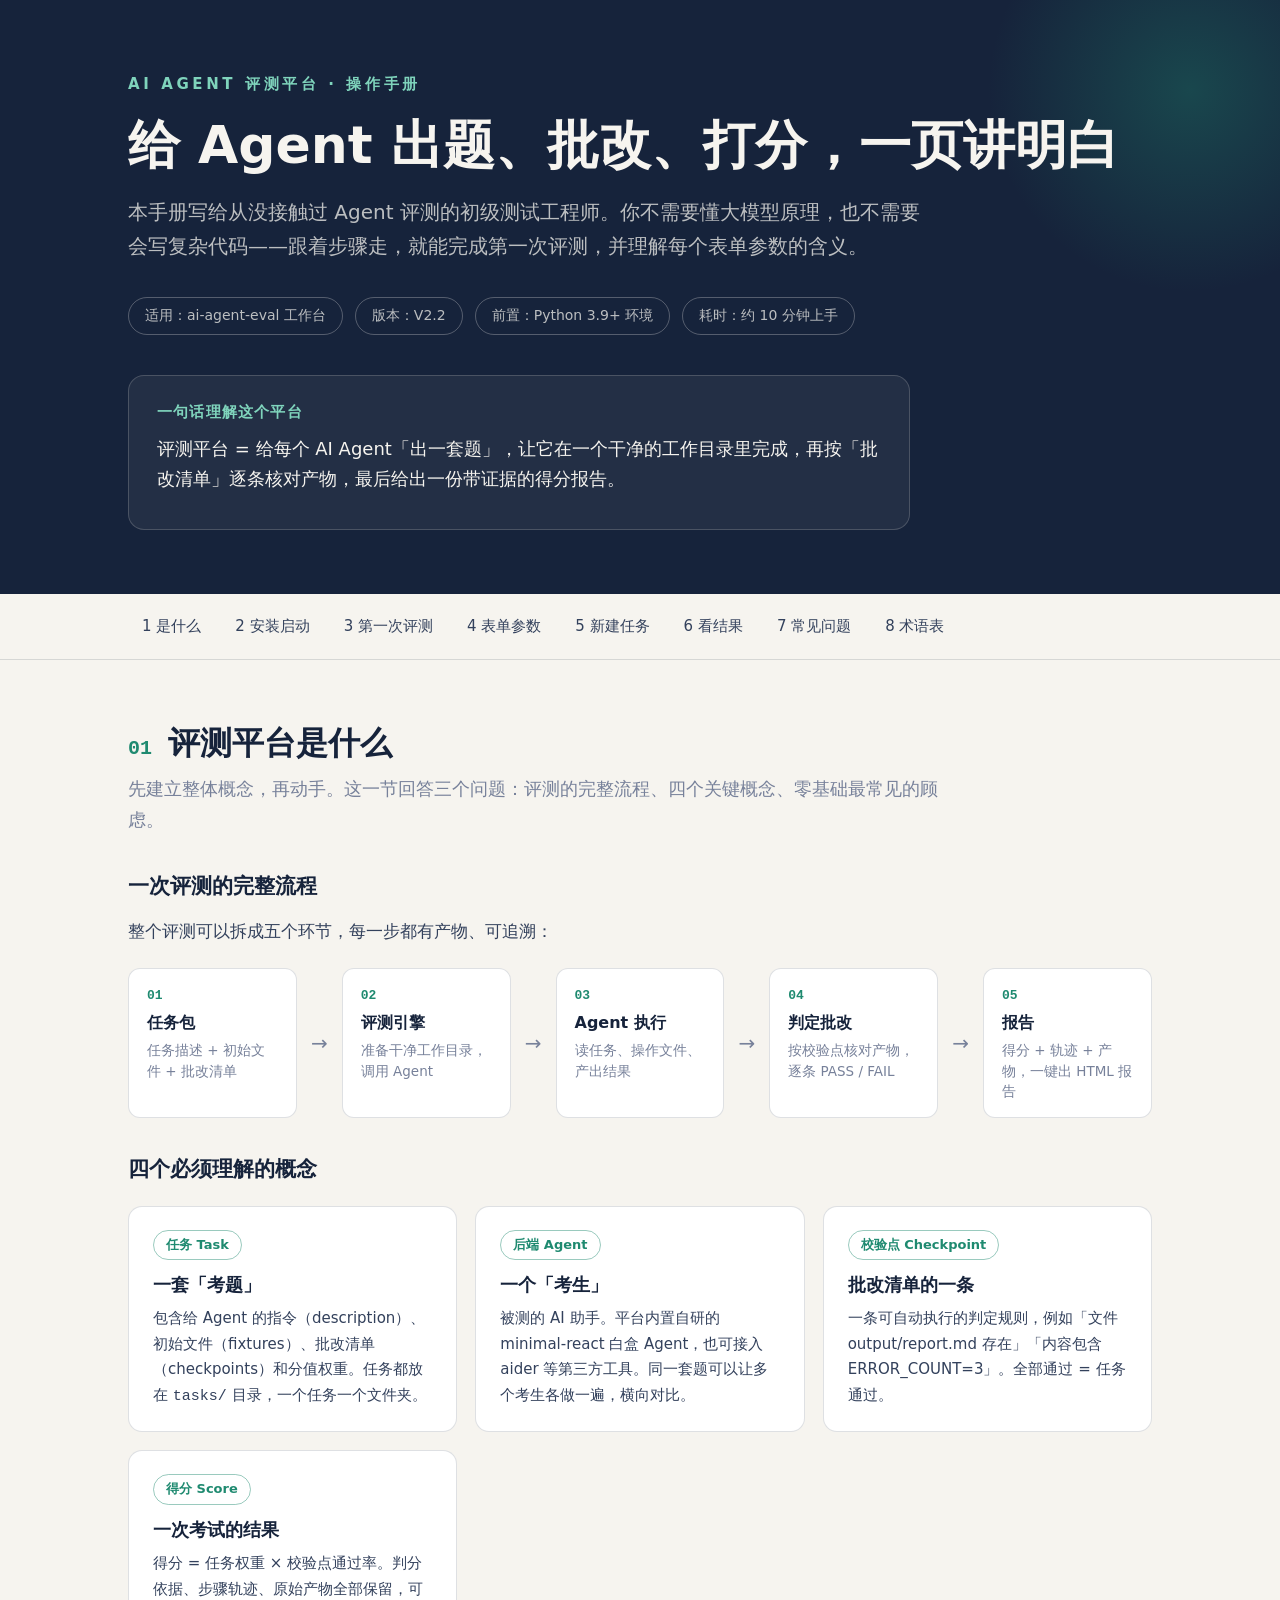
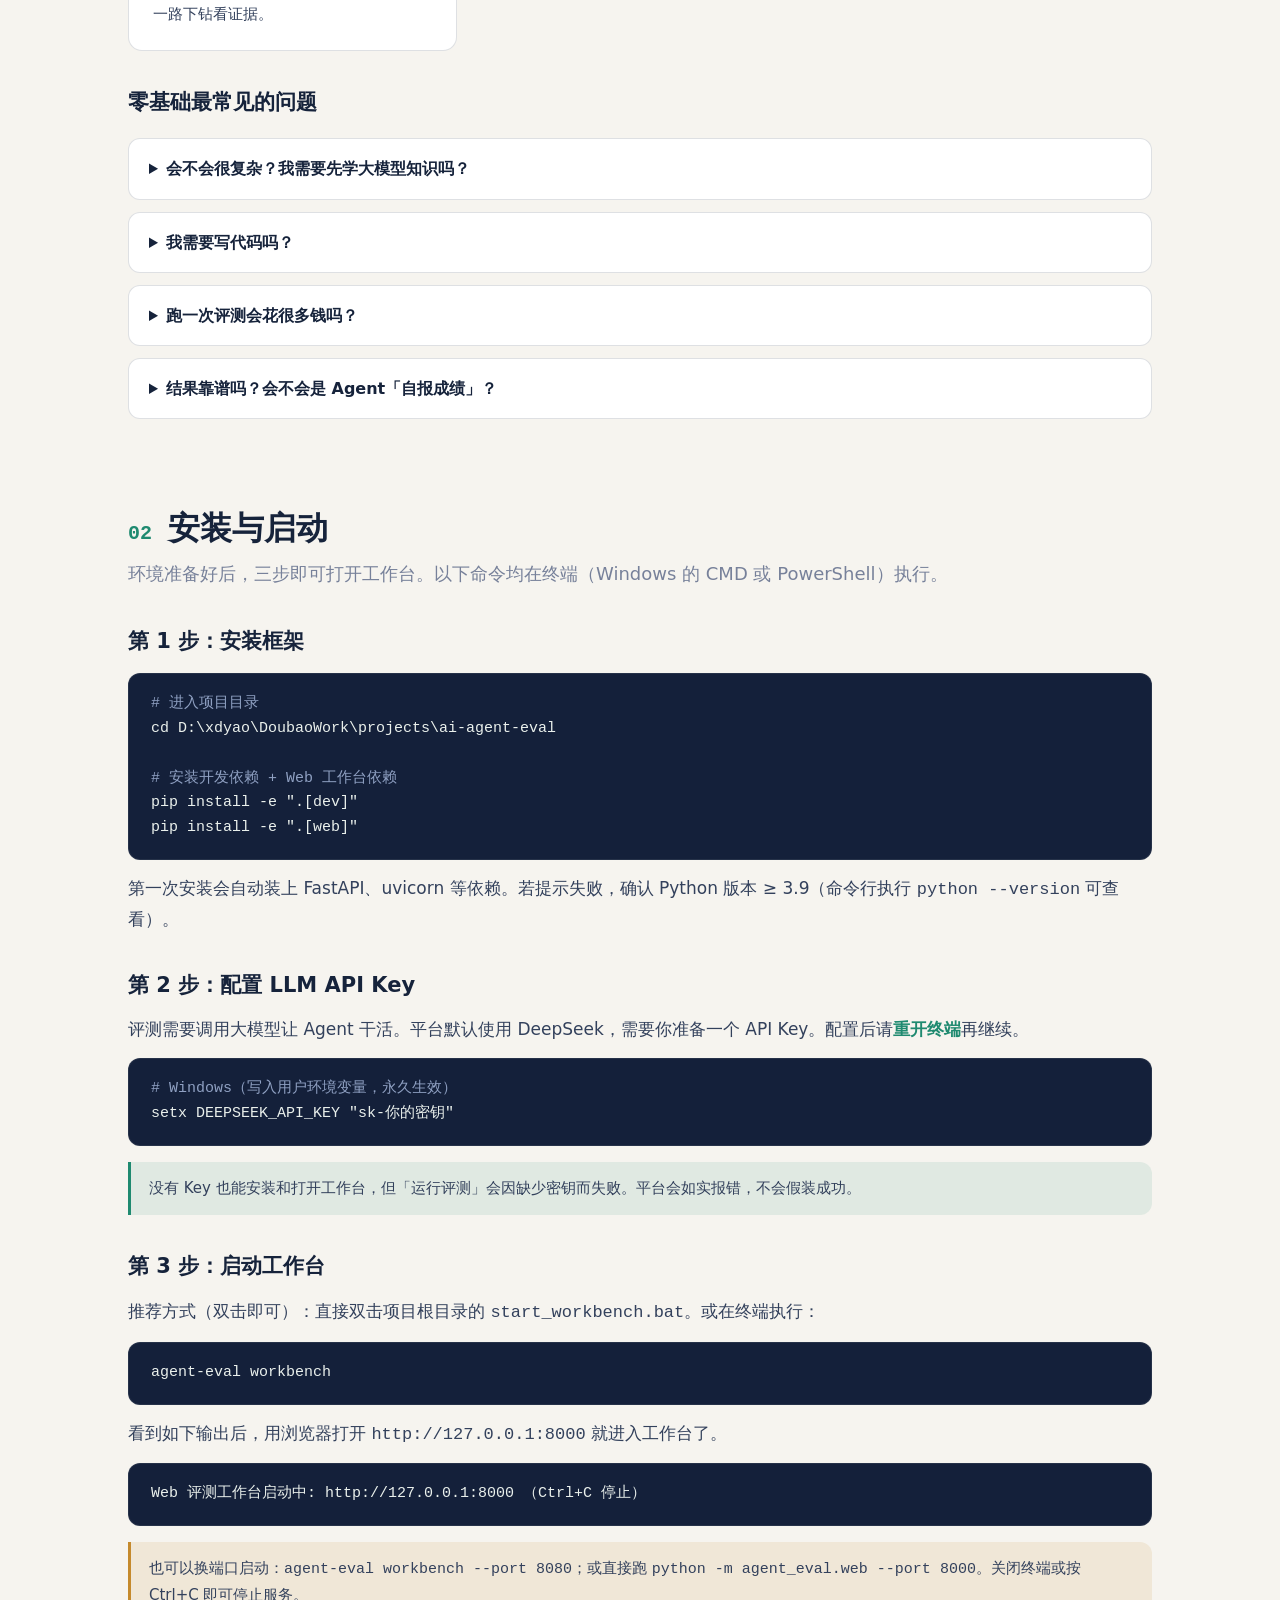
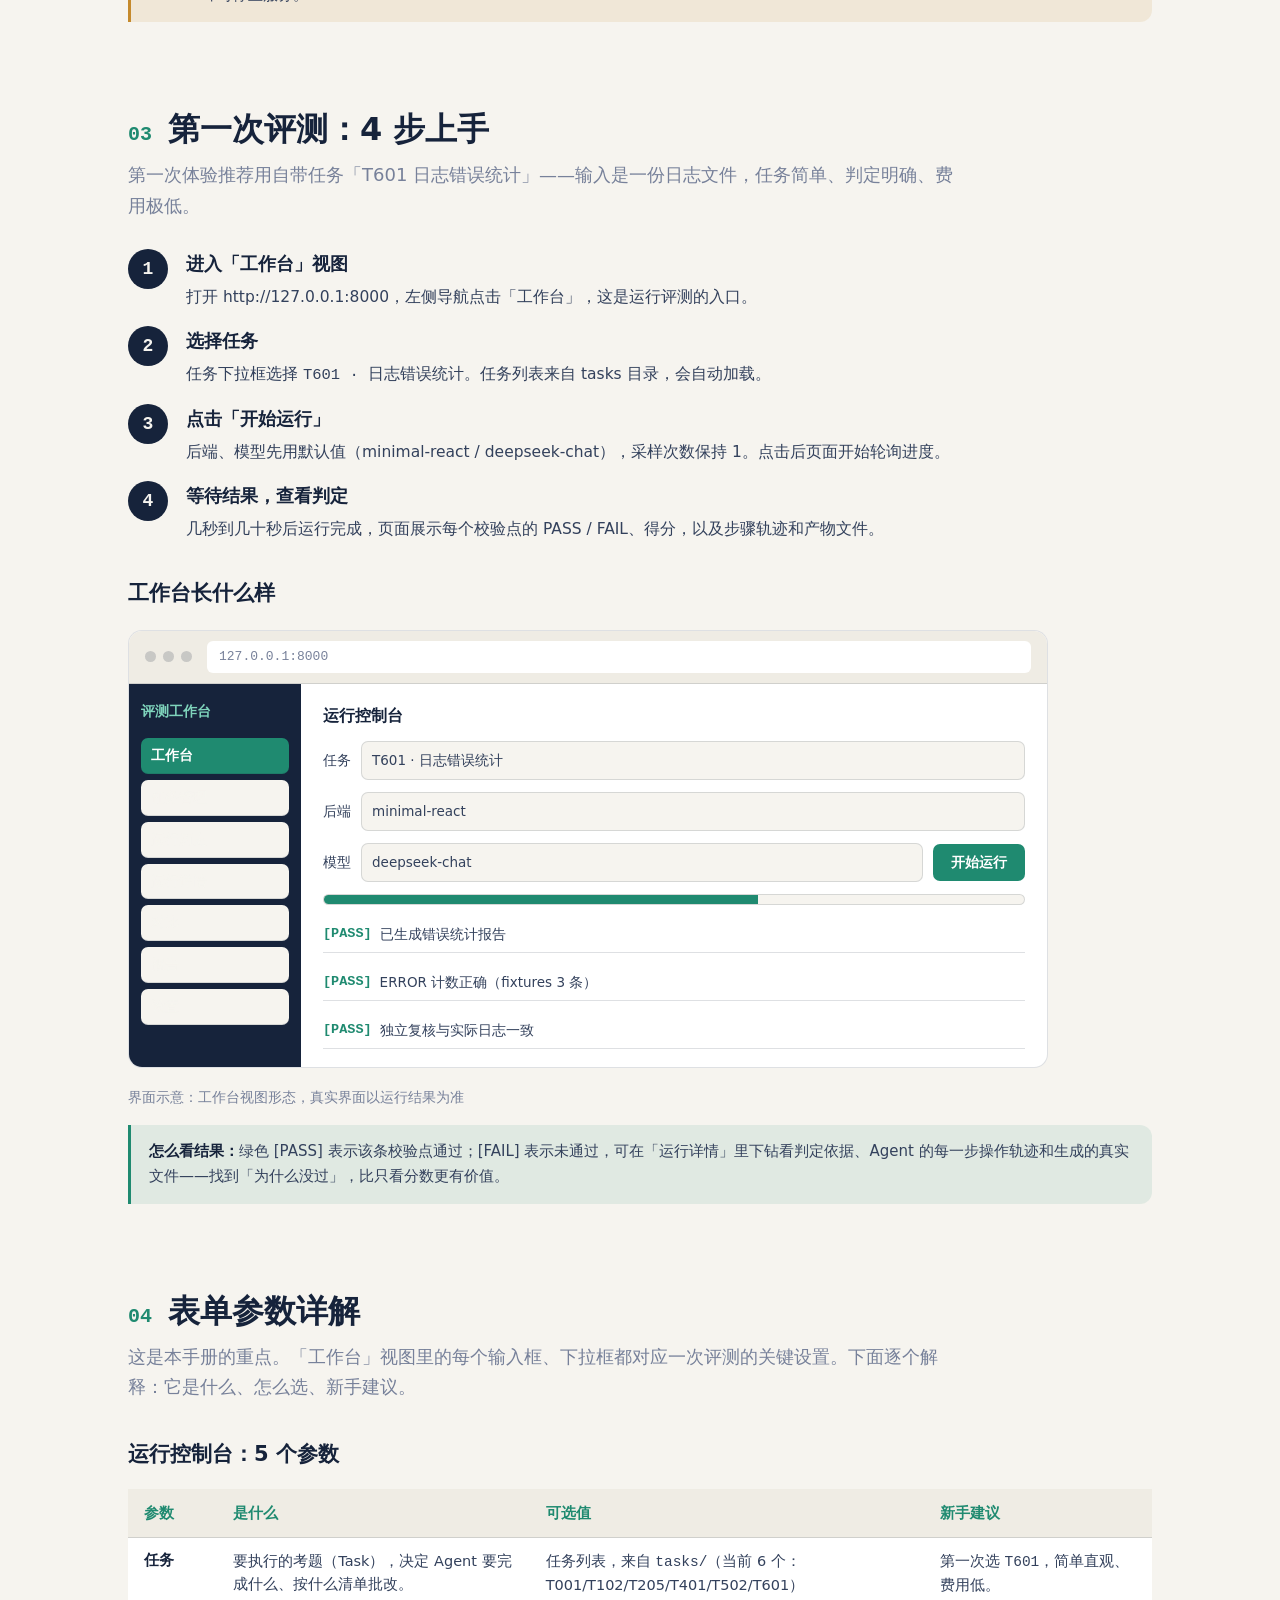
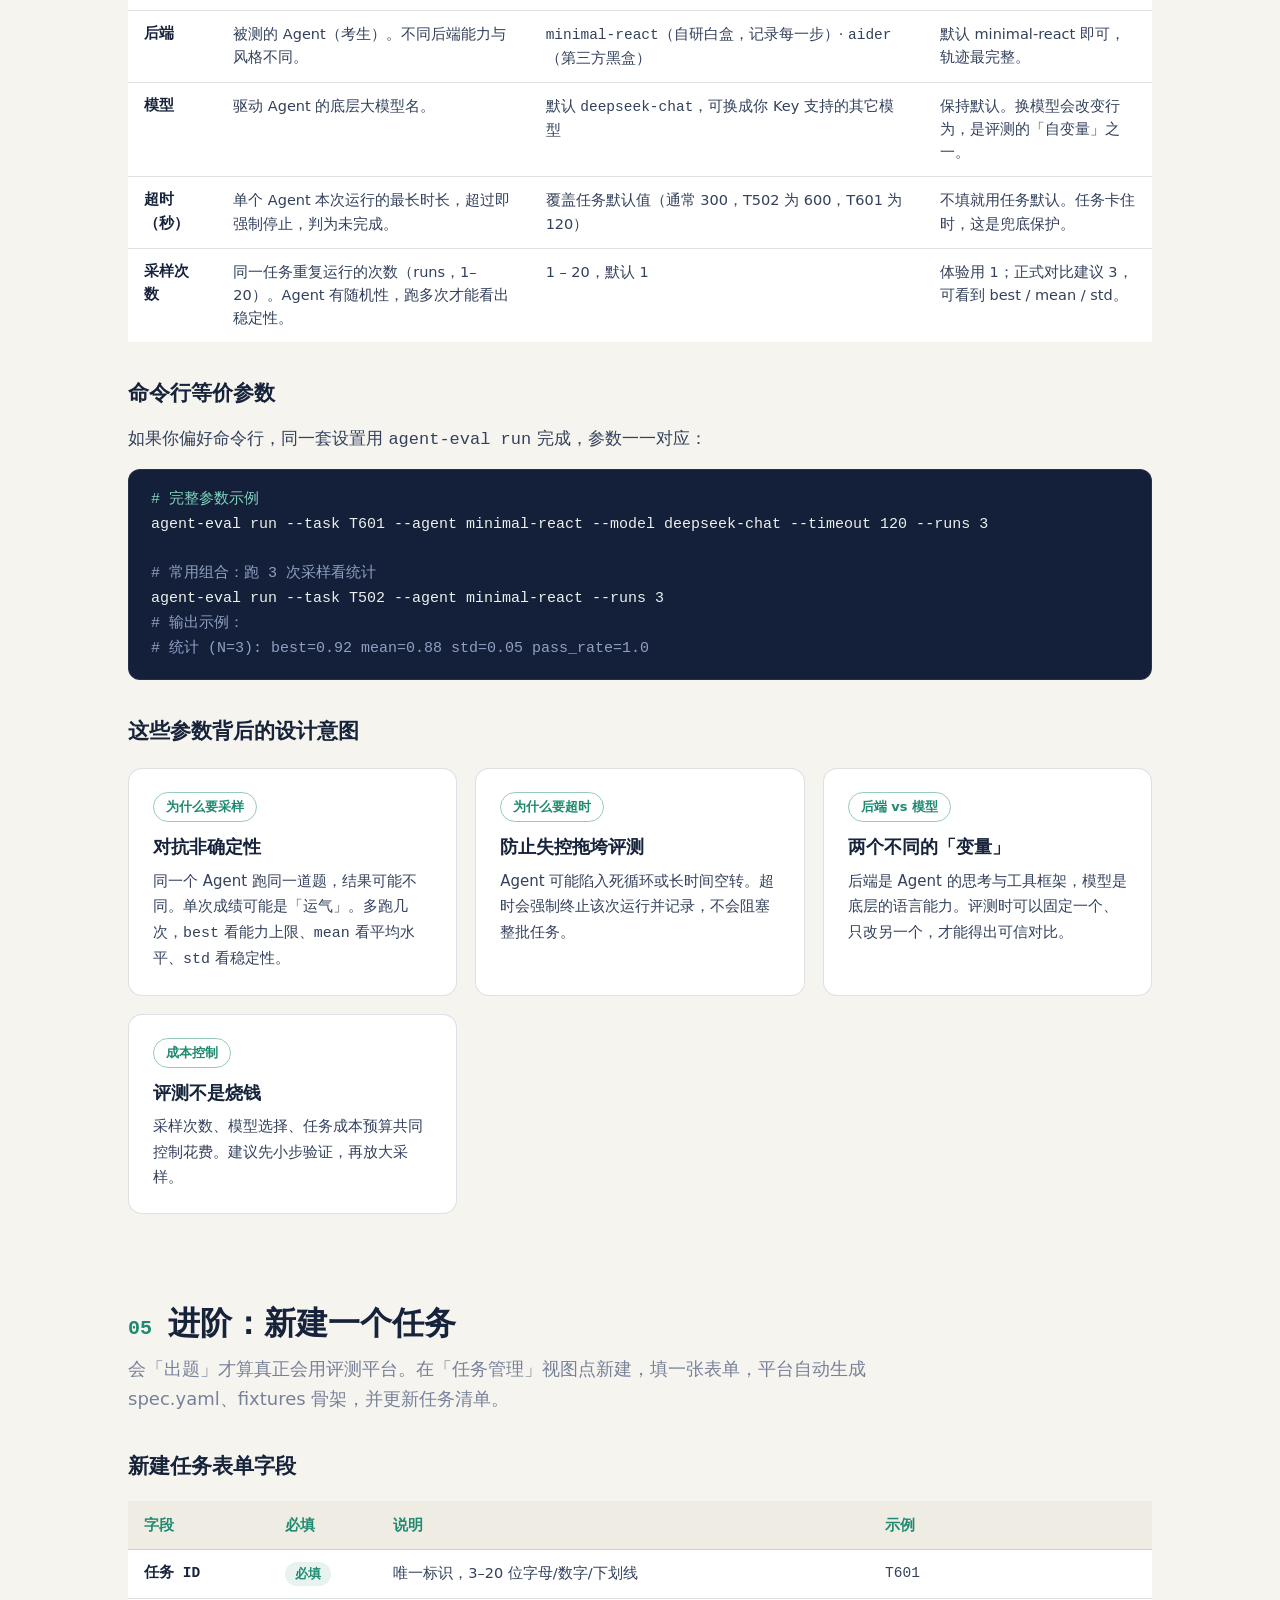
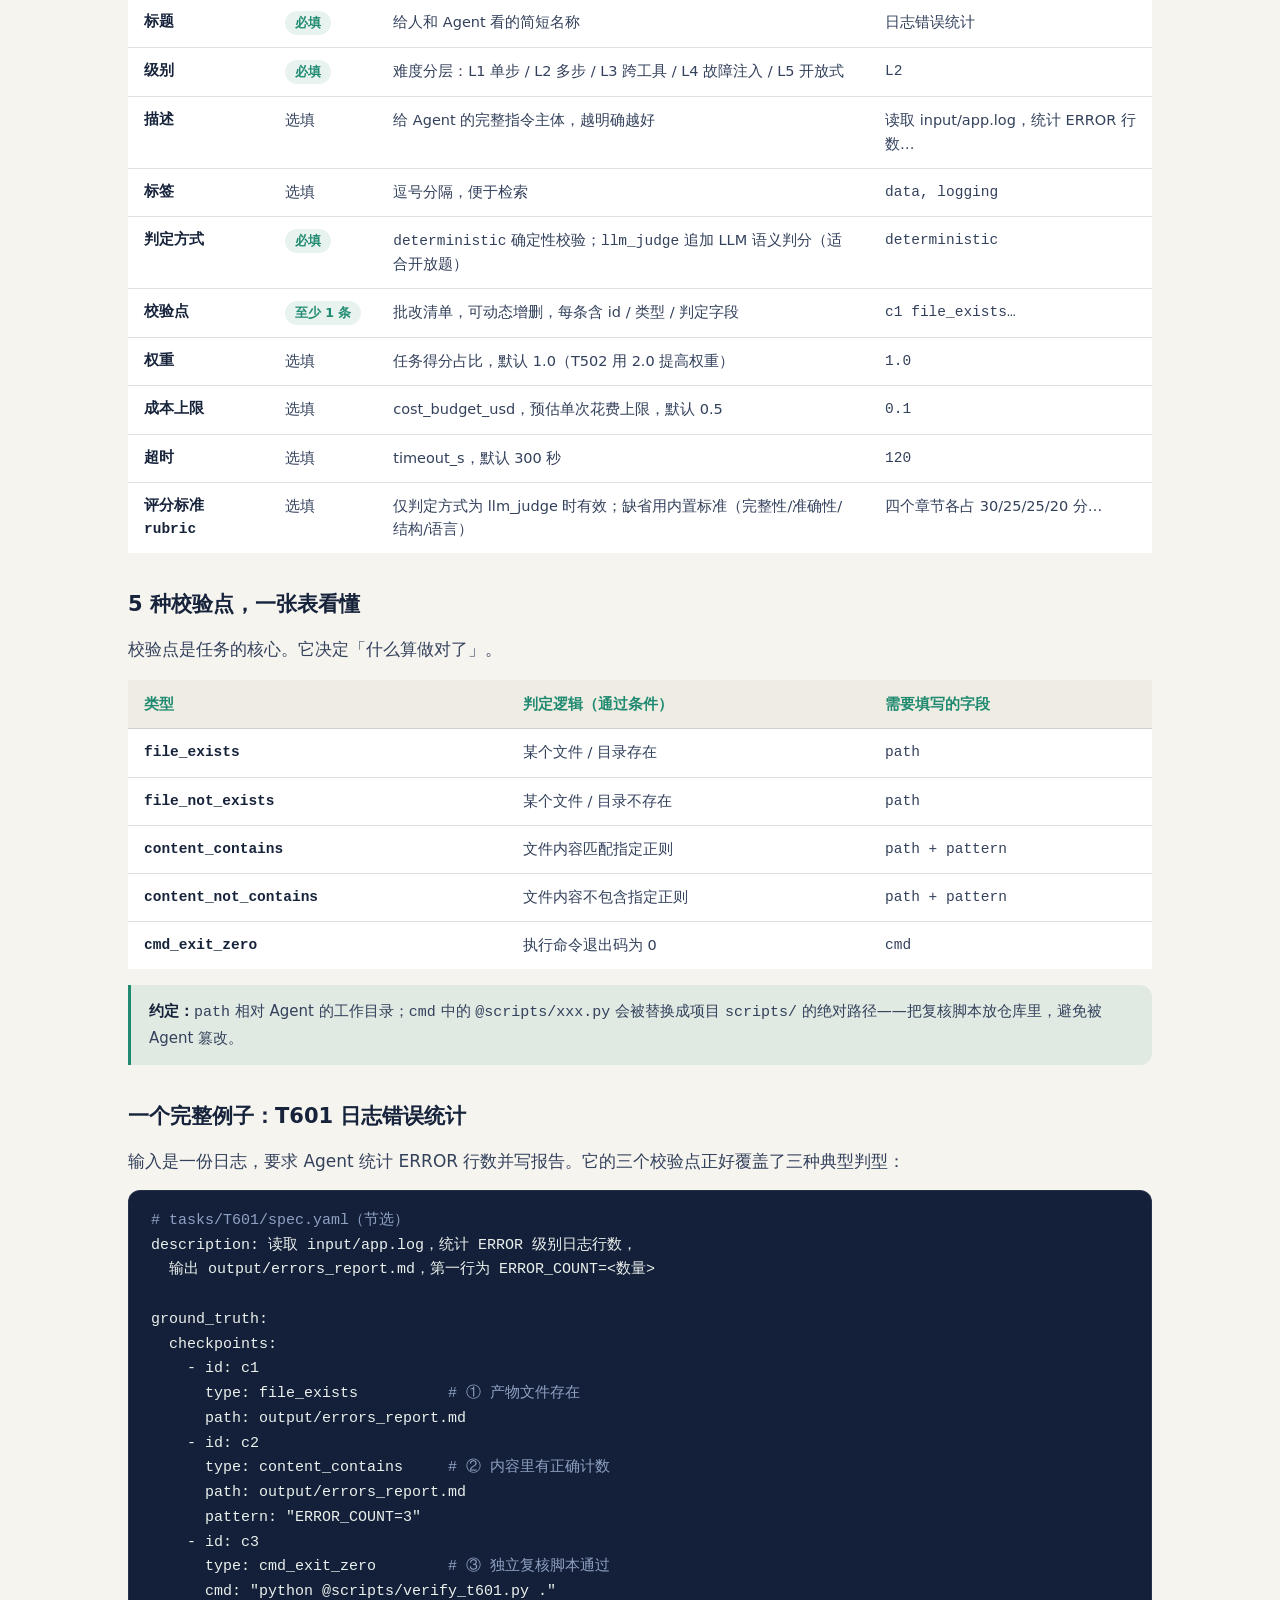
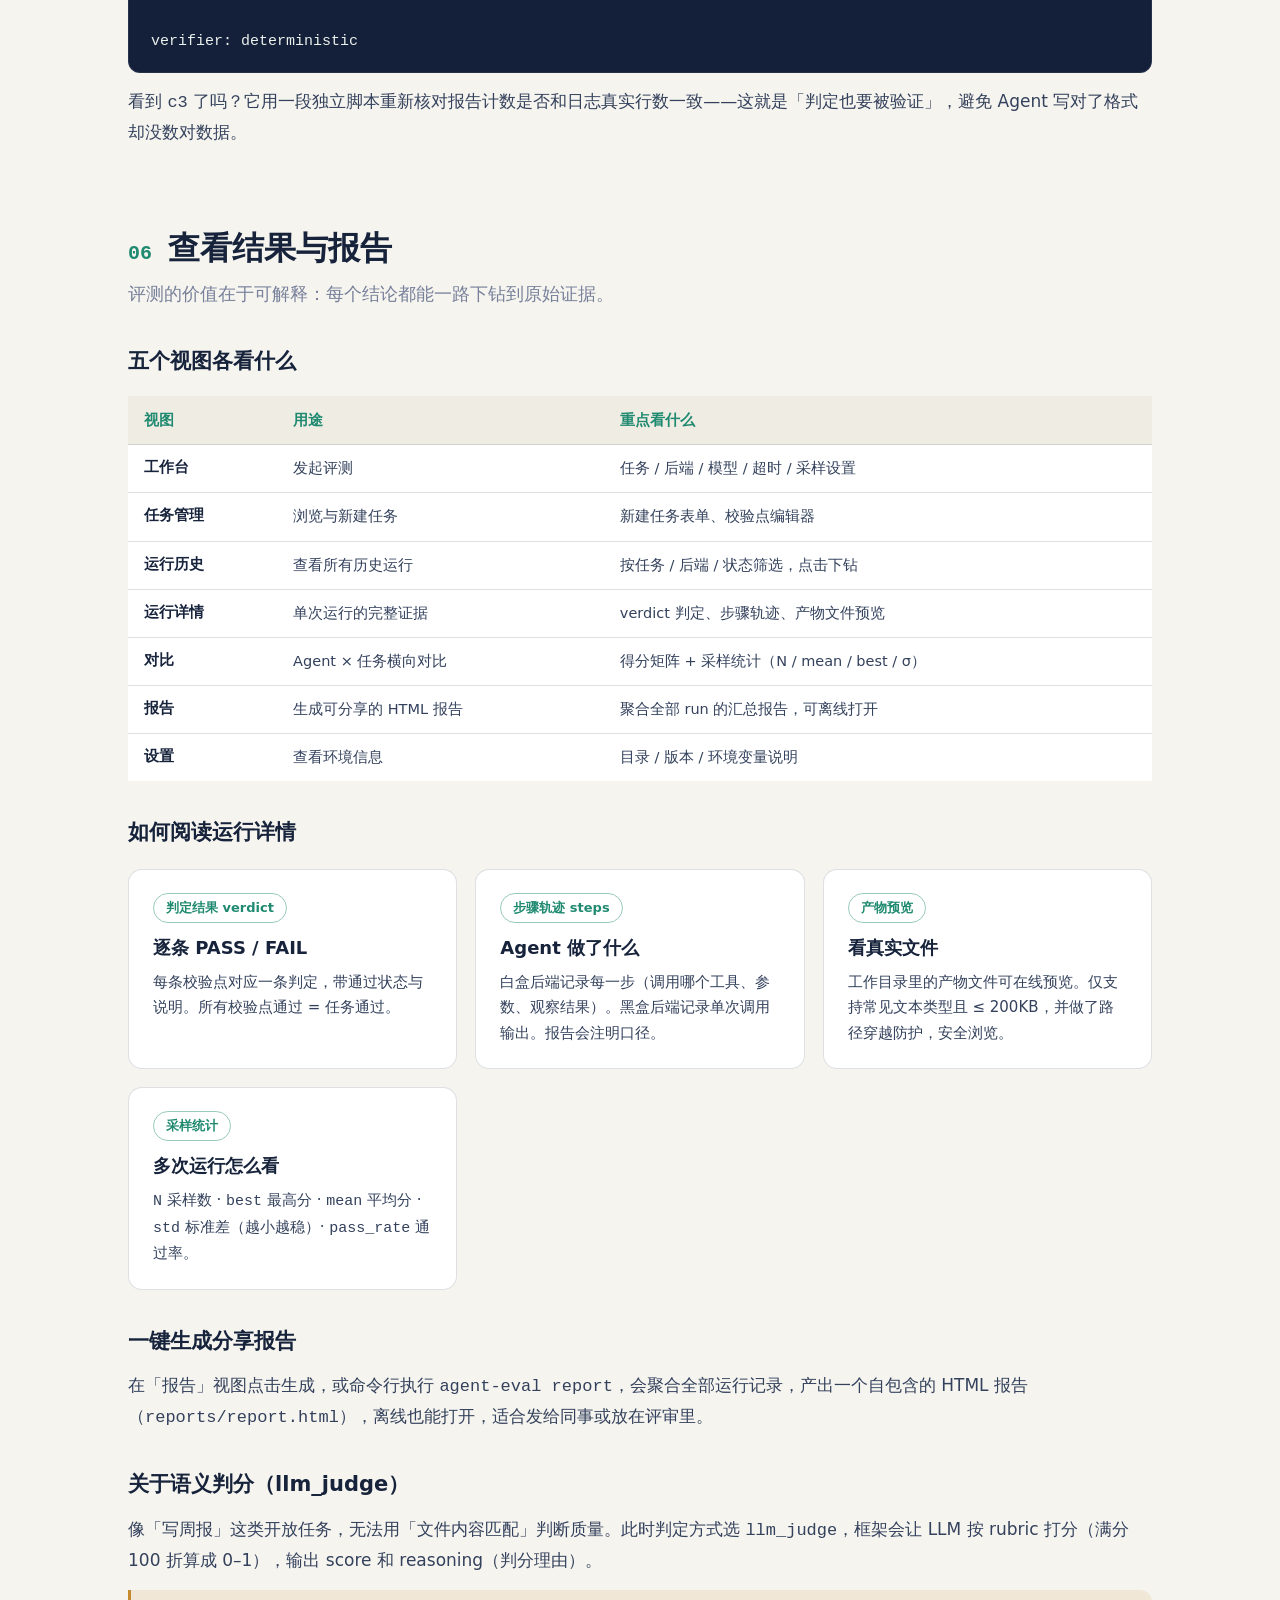
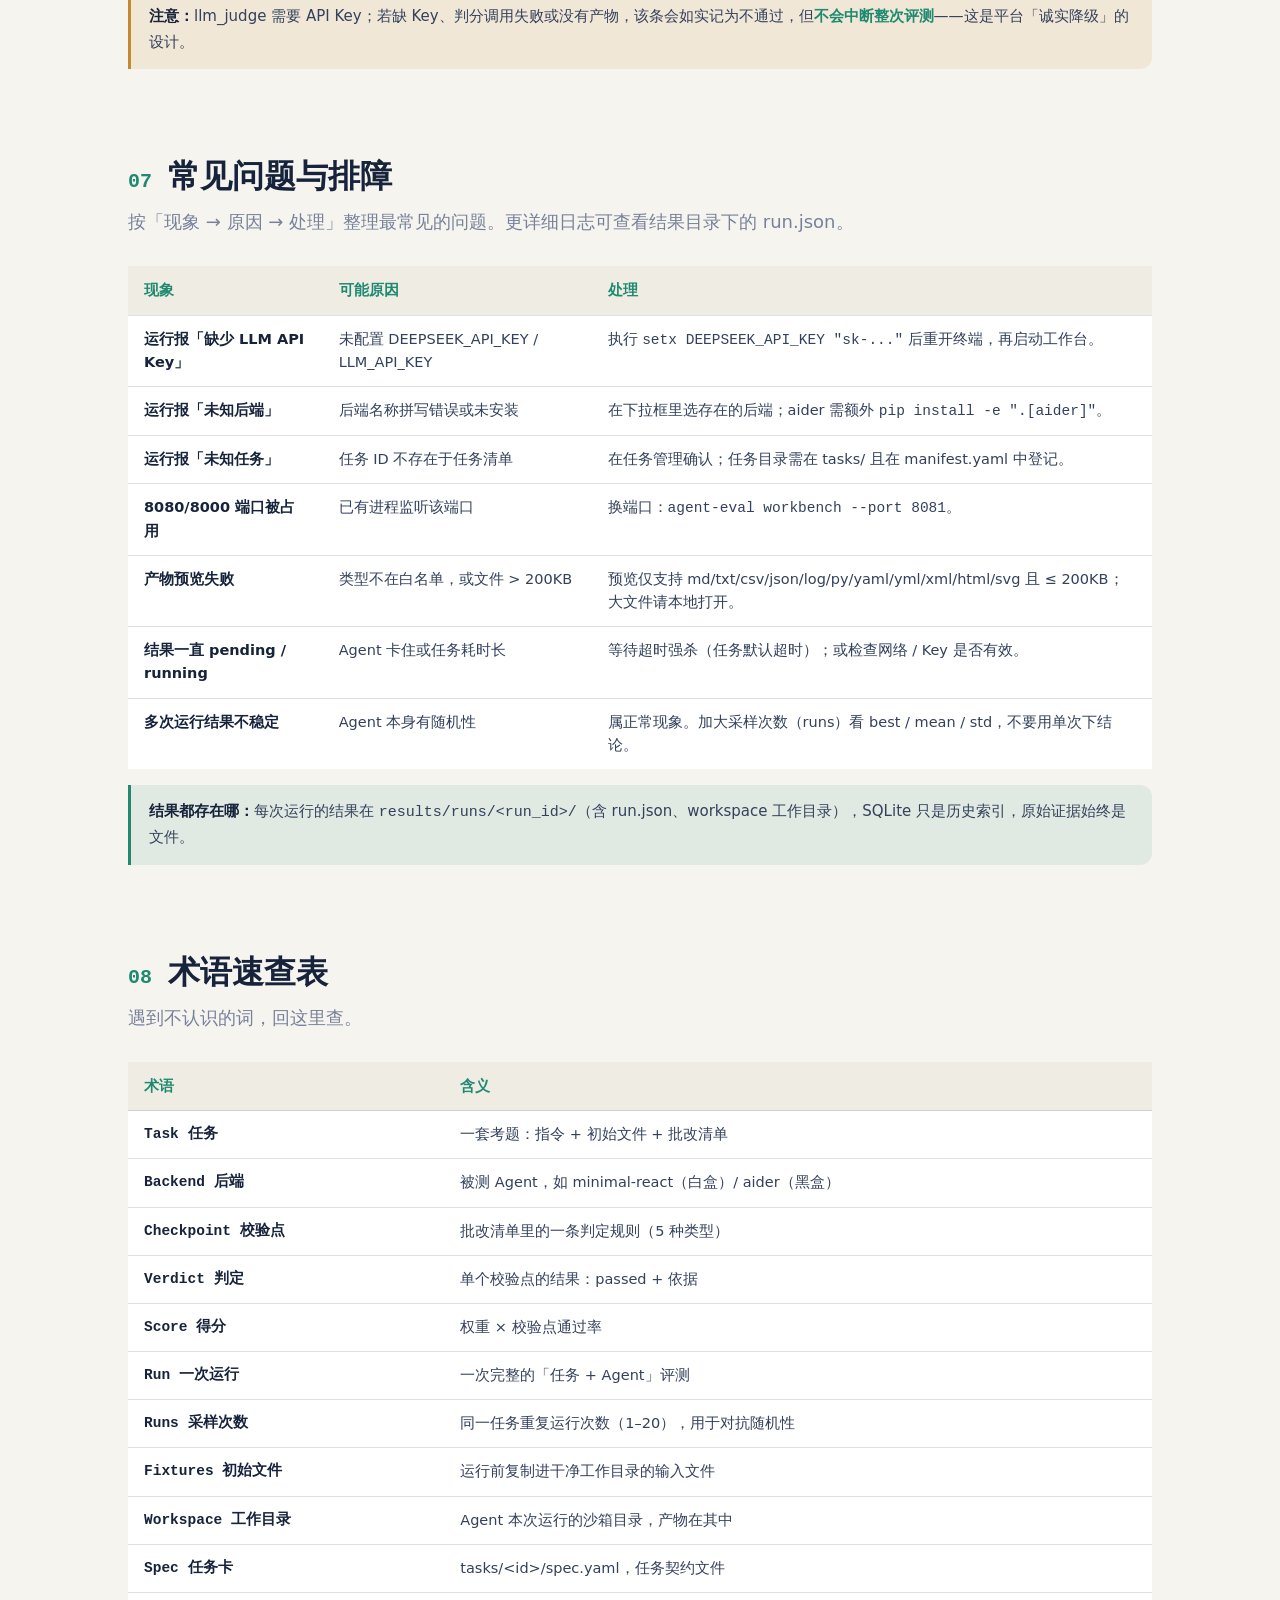
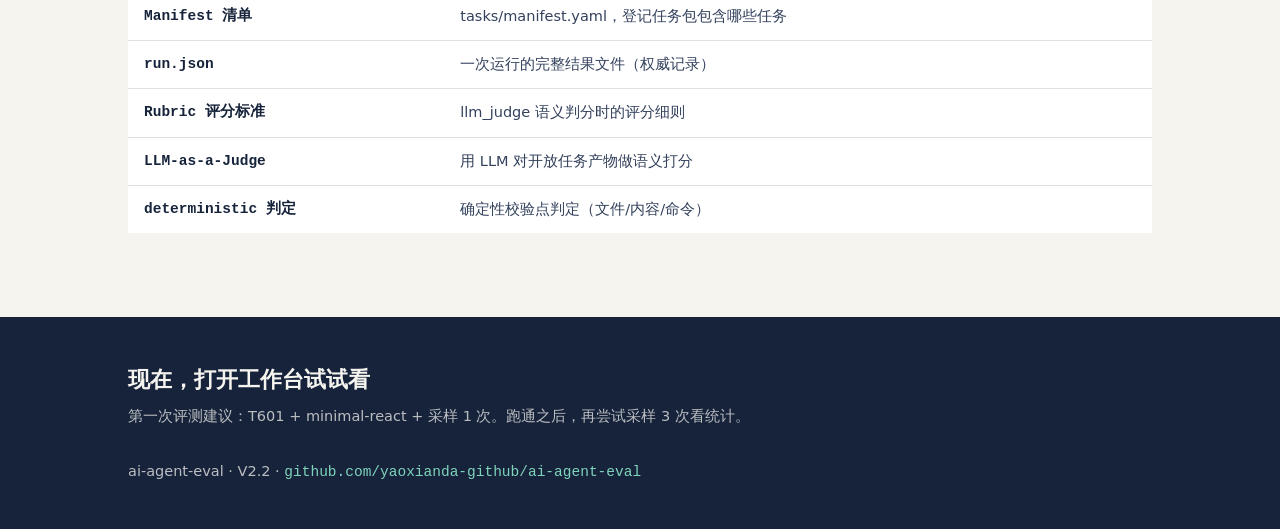
==== docs/manual/index.html @ aa657d7f "docs: 新增 V2.2 经验分享 PPT 与零基础操作手册" ====
<!DOCTYPE html>
<html lang="zh-CN">
<head>
<meta charset="UTF-8">
<meta name="viewport" content="width=device-width, initial-scale=1">
<title>AI Agent 评测平台 · 零基础操作手册</title>
<link rel="stylesheet" href="https://miaoda.feishu.cn/fonts/css2?family=Noto+Sans+SC:wght@400;500;700;900&family=IBM+Plex+Mono:wght@400;600&display=swap">
<style>
:root{
  --bg:#F6F4EF;
  --bg-soft:#EFECE4;
  --ink:#16233B;
  --ink2:#33415C;
  --accent:#1F8A70;
  --accent-soft:rgba(31,138,112,0.10);
  --amber:#C58A2D;
  --amber-soft:rgba(197,138,45,0.12);
  --muted:#77819A;
  --line:rgba(22,35,59,0.14);
  --on-ink:#F6F4EF;
  --on-ink-muted:rgba(246,244,239,0.74);
  --font-sans:'Noto Sans SC','PingFang SC','Microsoft YaHei',system-ui,sans-serif;
  --font-mono:'IBM Plex Mono','SFMono-Regular',Consolas,'Courier New',monospace;
}
*{box-sizing:border-box;margin:0;padding:0;}
html{scroll-behavior:smooth;}
body{font-family:var(--font-sans);color:var(--ink2);background:var(--bg);line-height:1.7;font-size:17px;}

.wrap{max-width:1080px;margin:0 auto;padding:0 28px;}

/* ===== Hero ===== */
.hero{background:var(--ink);color:var(--on-ink);position:relative;overflow:hidden;}
.hero::after{
  content:'';position:absolute;right:-120px;top:-120px;width:420px;height:420px;
  background:radial-gradient(circle at center,rgba(31,138,112,0.35),transparent 68%);
}
.hero-inner{max-width:1080px;margin:0 auto;padding:72px 28px 64px;position:relative;z-index:1;}
.hero .kicker{font-size:15px;font-weight:700;letter-spacing:.24em;color:#7FD4BC;text-transform:uppercase;}
.hero h1{font-size:52px;font-weight:900;line-height:1.15;margin:18px 0 20px;max-width:20em;}
.hero .sub{font-size:20px;color:var(--on-ink-muted);max-width:40em;}
.hero .meta{margin-top:34px;display:flex;flex-wrap:wrap;gap:12px;}
.hero .meta span{font-size:14px;color:var(--on-ink-muted);border:1px solid rgba(246,244,239,0.28);border-radius:999px;padding:6px 16px;}
.hero .sim{
  margin-top:40px;background:rgba(246,244,239,0.06);border:1px solid rgba(246,244,239,0.18);
  border-radius:16px;padding:24px 28px;max-width:46em;
}
.hero .sim .t{font-size:15px;font-weight:700;color:#7FD4BC;letter-spacing:.08em;}
.hero .sim p{font-size:18px;color:var(--on-ink);margin-top:8px;}

/* ===== 章节导航 ===== */
.nav{
  position:sticky;top:0;z-index:20;background:var(--bg);border-bottom:1px solid var(--line);
}
.nav-inner{max-width:1080px;margin:0 auto;padding:14px 28px;display:flex;gap:6px;flex-wrap:wrap;align-items:center;}
.nav a{
  font-size:15px;font-weight:500;color:var(--ink2);text-decoration:none;
  padding:6px 14px;border-radius:999px;white-space:nowrap;
}
.nav a:hover{background:var(--accent-soft);color:var(--accent);}

/* ===== 章节 ===== */
section{padding:64px 0 8px;scroll-margin-top:70px;}
.sec-head{display:flex;align-items:baseline;gap:16px;margin-bottom:8px;}
.sec-no{font-family:var(--font-mono);font-size:20px;font-weight:600;color:var(--accent);}
.sec-head h2{font-size:32px;font-weight:900;color:var(--ink);line-height:1.2;}
.sec-lead{font-size:18px;color:var(--muted);max-width:46em;margin:6px 0 28px;}
h3{font-size:21px;font-weight:900;color:var(--ink);margin:34px 0 12px;}
p{margin:10px 0;max-width:60em;}
.mono{font-family:var(--font-mono);}
.accent{color:var(--accent);font-weight:600;}
b,strong{color:var(--ink);}

/* ===== 卡片网格 ===== */
.grid{display:grid;gap:18px;margin:18px 0;}
.g3{grid-template-columns:repeat(auto-fit,minmax(280px,1fr));}
.g2{grid-template-columns:repeat(auto-fit,minmax(320px,1fr));}
.card{background:#fff;border:1px solid var(--line);border-radius:14px;padding:22px 24px;}
.card .tag{display:inline-block;font-size:13px;font-weight:700;color:var(--accent);border:1px solid rgba(31,138,112,0.45);border-radius:999px;padding:3px 12px;margin-bottom:10px;}
.card h4{font-size:18px;font-weight:900;color:var(--ink);margin-bottom:6px;}
.card p{font-size:15px;margin:0;color:var(--ink2);}
.card.amber .tag{color:var(--amber);border-color:rgba(197,138,45,0.5);}

/* ===== 流程示意 ===== */
.pipeline{display:flex;flex-wrap:wrap;gap:12px;align-items:stretch;margin:22px 0;}
.pipe{flex:1 1 150px;background:#fff;border:1px solid var(--line);border-radius:12px;padding:16px 18px;}
.pipe .n{font-family:var(--font-mono);font-size:13px;font-weight:600;color:var(--accent);}
.pipe .t{font-size:16px;font-weight:900;color:var(--ink);margin-top:2px;}
.pipe .d{font-size:13.5px;color:var(--muted);margin-top:4px;line-height:1.5;}
.pipe-arr{align-self:center;color:var(--muted);font-size:20px;padding:0 2px;}

/* ===== 步骤 ===== */
.steps{list-style:none;margin:20px 0;display:flex;flex-direction:column;gap:16px;}
.steps li{display:flex;gap:18px;}
.steps .n{
  flex:none;width:40px;height:40px;border-radius:50%;background:var(--ink);color:var(--on-ink);
  font-family:var(--font-mono);font-weight:600;font-size:18px;display:flex;align-items:center;justify-content:center;
}
.steps .b h4{font-size:18px;font-weight:900;color:var(--ink);}
.steps .b p{font-size:15.5px;margin:4px 0 0;}

/* ===== 代码块 ===== */
.code{
  font-family:var(--font-mono);font-size:15px;line-height:1.65;color:#EAF0EC;
  background:#14203A;border-radius:12px;padding:18px 22px;margin:14px 0;
  overflow-x:auto;white-space:pre;border:1px solid rgba(255,255,255,0.08);
}
.code .cmt{color:#8FA0C2;}
.code .cmd{color:#7FD4BC;}

/* ===== 表格 ===== */
.tbl-scroll{overflow-x:auto;margin:16px 0;}
table{width:100%;border-collapse:collapse;background:#fff;min-width:640px;}
th,td{text-align:left;padding:12px 16px;font-size:14.5px;border-bottom:1px solid var(--line);vertical-align:top;}
th{font-weight:700;color:var(--accent);background:var(--bg-soft);white-space:nowrap;}
td{color:var(--ink2);line-height:1.6;}
td.mono,th.mono{font-family:var(--font-mono);}
td:first-child{font-weight:600;color:var(--ink);}
tr:last-child td{border-bottom:none;}
.tag-pill{display:inline-block;font-size:12.5px;font-weight:700;border-radius:999px;padding:2px 10px;white-space:nowrap;}
.pill-green{color:var(--accent);background:var(--accent-soft);}
.pill-amber{color:var(--amber);background:var(--amber-soft);}
.pill-gray{color:var(--muted);background:rgba(119,129,154,0.14);}

/* ===== 界面示意 ===== */
.win{background:#fff;border:1px solid var(--line);border-radius:14px;overflow:hidden;margin:18px 0;max-width:920px;}
.win .bar{display:flex;align-items:center;gap:7px;background:var(--bg-soft);padding:10px 16px;border-bottom:1px solid var(--line);}
.win .bar .d{width:11px;height:11px;border-radius:50%;background:rgba(22,35,59,0.18);}
.win .addr{flex:1;margin-left:8px;font-family:var(--font-mono);font-size:13px;color:var(--muted);background:#fff;border-radius:6px;padding:5px 12px;}
.win .body{display:flex;min-height:360px;}
.win .side{width:172px;background:var(--ink);color:var(--on-ink);padding:16px 12px;display:flex;flex-direction:column;gap:6px;flex:none;}
.win .side .logo{font-size:14px;font-weight:900;margin-bottom:8px;color:#7FD4BC;}
.win .side .nav{font-size:13.5px;padding:6px 10px;border-radius:7px;color:var(--on-ink-muted);}
.win .side .nav.on{background:var(--accent);color:#fff;font-weight:700;}
.win .main{flex:1;padding:18px 22px;display:flex;flex-direction:column;gap:12px;overflow:auto;}
.win .main .cap{font-size:16px;font-weight:900;color:var(--ink);}
.win .row{display:flex;gap:10px;align-items:center;font-size:13.5px;color:var(--ink2);}
.win .ctl{flex:1;background:var(--bg);border:1px solid var(--line);border-radius:7px;padding:7px 10px;font-size:13.5px;color:var(--ink2);}
.win .btn{background:var(--accent);color:#fff;border-radius:7px;padding:7px 18px;font-size:13.5px;font-weight:700;}
.win .prog{height:11px;background:var(--bg);border:1px solid var(--line);border-radius:6px;overflow:hidden;}
.win .prog i{display:block;height:100%;width:62%;background:var(--accent);}
.win .cell{display:flex;gap:8px;font-size:13.5px;color:var(--ink2);padding:6px 0;border-bottom:1px solid var(--line);}
.win .cell b{font-family:var(--font-mono);color:var(--accent);flex:none;}
.fig-cap{font-size:13.5px;color:var(--muted);margin:4px 0 6px;}

/* ===== FAQ / 术语 ===== */
.faq{display:flex;flex-direction:column;gap:12px;margin:18px 0;}
.faq details{background:#fff;border:1px solid var(--line);border-radius:12px;padding:16px 20px;}
.faq summary{font-size:16px;font-weight:700;color:var(--ink);cursor:pointer;}
.faq details p{font-size:15px;margin:10px 0 0;}

.note{
  border-left:3px solid var(--accent);background:var(--accent-soft);
  border-radius:0 12px 12px 0;padding:14px 18px;margin:16px 0;font-size:15px;
}
.note.warn{border-color:var(--amber);background:var(--amber-soft);}
.note b{color:var(--ink);}

/* ===== 结尾 ===== */
.footer{margin-top:60px;background:var(--ink);color:var(--on-ink);}
.footer-inner{max-width:1080px;margin:0 auto;padding:44px 28px;display:flex;flex-wrap:wrap;gap:24px;justify-content:space-between;align-items:flex-end;}
.footer h3{font-size:22px;font-weight:900;color:var(--on-ink);margin:0;}
.footer p{color:var(--on-ink-muted);font-size:14.5px;margin:6px 0 0;}
.footer .mono{color:#7FD4BC;}

@media (max-width:768px){
  body{font-size:16px;}
  .hero h1{font-size:34px;}
  .hero .sub{font-size:17px;}
  .hero-inner{padding:48px 20px 44px;}
  .wrap{padding:0 20px;}
  .nav a{font-size:14px;padding:5px 11px;}
  .sec-head h2{font-size:25px;}
  .sec-lead{font-size:16px;}
  .code{font-size:13px;padding:14px 16px;}
  table{min-width:560px;}
  .win .side{width:128px;}
  .win .body{min-height:320px;}
}
</style>
</head>
<body>

<!-- ===== Hero ===== -->
<header class="hero">
  <div class="hero-inner">
    <div class="kicker">AI Agent 评测平台 · 操作手册</div>
    <h1>给 Agent 出题、批改、打分，一页讲明白</h1>
    <p class="sub">本手册写给从没接触过 Agent 评测的初级测试工程师。你不需要懂大模型原理，也不需要会写复杂代码——跟着步骤走，就能完成第一次评测，并理解每个表单参数的含义。</p>
    <div class="meta">
      <span>适用：ai-agent-eval 工作台</span>
      <span>版本：V2.2</span>
      <span>前置：Python 3.9+ 环境</span>
      <span>耗时：约 10 分钟上手</span>
    </div>
    <div class="sim">
      <div class="t">一句话理解这个平台</div>
      <p>评测平台 = 给每个 AI Agent「出一套题」，让它在一个干净的工作目录里完成，再按「批改清单」逐条核对产物，最后给出一份带证据的得分报告。</p>
    </div>
  </div>
</header>

<!-- ===== 导航 ===== -->
<nav class="nav">
  <div class="nav-inner">
    <a href="#s1">1 是什么</a>
    <a href="#s2">2 安装启动</a>
    <a href="#s3">3 第一次评测</a>
    <a href="#s4">4 表单参数</a>
    <a href="#s5">5 新建任务</a>
    <a href="#s6">6 看结果</a>
    <a href="#s7">7 常见问题</a>
    <a href="#s8">8 术语表</a>
  </div>
</nav>

<div class="wrap">

<!-- ===== 1 是什么 ===== -->
<section id="s1">
  <div class="sec-head">
    <span class="sec-no">01</span>
    <h2>评测平台是什么</h2>
  </div>
  <p class="sec-lead">先建立整体概念，再动手。这一节回答三个问题：评测的完整流程、四个关键概念、零基础最常见的顾虑。</p>

  <h3>一次评测的完整流程</h3>
  <p>整个评测可以拆成五个环节，每一步都有产物、可追溯：</p>
  <div class="pipeline">
    <div class="pipe"><div class="n">01</div><div class="t">任务包</div><div class="d">任务描述 + 初始文件 + 批改清单</div></div>
    <div class="pipe-arr">→</div>
    <div class="pipe"><div class="n">02</div><div class="t">评测引擎</div><div class="d">准备干净工作目录，调用 Agent</div></div>
    <div class="pipe-arr">→</div>
    <div class="pipe"><div class="n">03</div><div class="t">Agent 执行</div><div class="d">读任务、操作文件、产出结果</div></div>
    <div class="pipe-arr">→</div>
    <div class="pipe"><div class="n">04</div><div class="t">判定批改</div><div class="d">按校验点核对产物，逐条 PASS / FAIL</div></div>
    <div class="pipe-arr">→</div>
    <div class="pipe"><div class="n">05</div><div class="t">报告</div><div class="d">得分 + 轨迹 + 产物，一键出 HTML 报告</div></div>
  </div>

  <h3>四个必须理解的概念</h3>
  <div class="grid g3">
    <div class="card">
      <div class="tag">任务 Task</div>
      <h4>一套「考题」</h4>
      <p>包含给 Agent 的指令（description）、初始文件（fixtures）、批改清单（checkpoints）和分值权重。任务都放在 <span class="mono">tasks/</span> 目录，一个任务一个文件夹。</p>
    </div>
    <div class="card">
      <div class="tag">后端 Agent</div>
      <h4>一个「考生」</h4>
      <p>被测的 AI 助手。平台内置自研的 minimal-react 白盒 Agent，也可接入 aider 等第三方工具。同一套题可以让多个考生各做一遍，横向对比。</p>
    </div>
    <div class="card">
      <div class="tag">校验点 Checkpoint</div>
      <h4>批改清单的一条</h4>
      <p>一条可自动执行的判定规则，例如「文件 output/report.md 存在」「内容包含 ERROR_COUNT=3」。全部通过 = 任务通过。</p>
    </div>
    <div class="card">
      <div class="tag">得分 Score</div>
      <h4>一次考试的结果</h4>
      <p>得分 = 任务权重 × 校验点通过率。判分依据、步骤轨迹、原始产物全部保留，可一路下钻看证据。</p>
    </div>
  </div>

  <h3>零基础最常见的问题</h3>
  <div class="faq">
    <details>
      <summary>会不会很复杂？我需要先学大模型知识吗？</summary>
      <p>不需要。平台把「评测」抽象成了「出题 + 批改」。你只需要：选一个任务 → 点运行 → 看结果。背后的模型调用、沙箱隔离、判分逻辑都由框架处理。</p>
    </details>
    <details>
      <summary>我需要写代码吗？</summary>
      <p>只是使用：完全不用。工作台全程浏览器操作。如果你以后想自己「出题」（新增任务），只需要填一张表单，平台会自动生成配置文件。</p>
    </details>
    <details>
      <summary>跑一次评测会花很多钱吗？</summary>
      <p>会消耗少量 LLM API 费用，但成本可控：默认模型 deepseek-chat 很便宜；单任务有成本预算上限（cost_budget_usd，默认 0.5 美元）；采样次数（runs）默认 1 次。第一次体验建议先跑 1 次。</p>
    </details>
    <details>
      <summary>结果靠谱吗？会不会是 Agent「自报成绩」？</summary>
      <p>不会。判定完全看产物，不看 Agent 自己怎么说——校验点检查的是真实生成的文件内容和命令执行结果。而且多 run 采样会给出多次运行的最好 / 平均 / 波动，把「运气」也暴露出来。</p>
    </details>
  </div>
</section>

<!-- ===== 2 安装启动 ===== -->
<section id="s2">
  <div class="sec-head">
    <span class="sec-no">02</span>
    <h2>安装与启动</h2>
  </div>
  <p class="sec-lead">环境准备好后，三步即可打开工作台。以下命令均在终端（Windows 的 CMD 或 PowerShell）执行。</p>

  <h3>第 1 步：安装框架</h3>
  <div class="code"><span class="cmt"># 进入项目目录</span>
cd D:\xdyao\DoubaoWork\projects\ai-agent-eval

<span class="cmt"># 安装开发依赖 + Web 工作台依赖</span>
pip install -e ".[dev]"
pip install -e ".[web]"</div>
  <p>第一次安装会自动装上 FastAPI、uvicorn 等依赖。若提示失败，确认 Python 版本 ≥ 3.9（命令行执行 <span class="mono">python --version</span> 可查看）。</p>

  <h3>第 2 步：配置 LLM API Key</h3>
  <p>评测需要调用大模型让 Agent 干活。平台默认使用 DeepSeek，需要你准备一个 API Key。配置后请<span class="accent">重开终端</span>再继续。</p>
  <div class="code"><span class="cmt"># Windows（写入用户环境变量，永久生效）</span>
setx DEEPSEEK_API_KEY "sk-你的密钥"</div>
  <div class="note">没有 Key 也能安装和打开工作台，但「运行评测」会因缺少密钥而失败。平台会如实报错，不会假装成功。</div>

  <h3>第 3 步：启动工作台</h3>
  <p>推荐方式（双击即可）：直接双击项目根目录的 <span class="mono">start_workbench.bat</span>。或在终端执行：</p>
  <div class="code">agent-eval workbench</div>
  <p>看到如下输出后，用浏览器打开 <span class="mono">http://127.0.0.1:8000</span> 就进入工作台了。</p>
  <div class="code">Web 评测工作台启动中: http://127.0.0.1:8000 （Ctrl+C 停止）</div>
  <div class="note warn">也可以换端口启动：<span class="mono">agent-eval workbench --port 8080</span>；或直接跑 <span class="mono">python -m agent_eval.web --port 8000</span>。关闭终端或按 Ctrl+C 即可停止服务。</div>
</section>

<!-- ===== 3 第一次评测 ===== -->
<section id="s3">
  <div class="sec-head">
    <span class="sec-no">03</span>
    <h2>第一次评测：4 步上手</h2>
  </div>
  <p class="sec-lead">第一次体验推荐用自带任务「T601 日志错误统计」——输入是一份日志文件，任务简单、判定明确、费用极低。</p>

  <ol class="steps">
    <li>
      <div class="n">1</div>
      <div class="b">
        <h4>进入「工作台」视图</h4>
        <p>打开 http://127.0.0.1:8000，左侧导航点击「工作台」，这是运行评测的入口。</p>
      </div>
    </li>
    <li>
      <div class="n">2</div>
      <div class="b">
        <h4>选择任务</h4>
        <p>任务下拉框选择 <span class="mono">T601 · 日志错误统计</span>。任务列表来自 tasks 目录，会自动加载。</p>
      </div>
    </li>
    <li>
      <div class="n">3</div>
      <div class="b">
        <h4>点击「开始运行」</h4>
        <p>后端、模型先用默认值（minimal-react / deepseek-chat），采样次数保持 1。点击后页面开始轮询进度。</p>
      </div>
    </li>
    <li>
      <div class="n">4</div>
      <div class="b">
        <h4>等待结果，查看判定</h4>
        <p>几秒到几十秒后运行完成，页面展示每个校验点的 PASS / FAIL、得分，以及步骤轨迹和产物文件。</p>
      </div>
    </li>
  </ol>

  <h3>工作台长什么样</h3>
  <div class="win">
    <div class="bar"><span class="d"></span><span class="d"></span><span class="d"></span><div class="addr">127.0.0.1:8000</div></div>
    <div class="body">
      <div class="side">
        <div class="logo">评测工作台</div>
        <div class="nav on">工作台</div>
        <div class="nav">任务管理</div>
        <div class="nav">运行历史</div>
        <div class="nav">运行详情</div>
        <div class="nav">对比</div>
        <div class="nav">报告</div>
        <div class="nav">设置</div>
      </div>
      <div class="main">
        <div class="cap">运行控制台</div>
        <div class="row"><span>任务</span><div class="ctl">T601 · 日志错误统计</div></div>
        <div class="row"><span>后端</span><div class="ctl">minimal-react</div></div>
        <div class="row"><span>模型</span><div class="ctl">deepseek-chat</div><div class="btn">开始运行</div></div>
        <div class="prog"><i></i></div>
        <div class="cell"><b>[PASS]</b>已生成错误统计报告</div>
        <div class="cell"><b>[PASS]</b>ERROR 计数正确（fixtures 3 条）</div>
        <div class="cell"><b>[PASS]</b>独立复核与实际日志一致</div>
      </div>
    </div>
  </div>
  <p class="fig-cap">界面示意：工作台视图形态，真实界面以运行结果为准</p>

  <div class="note"><b>怎么看结果：</b>绿色 [PASS] 表示该条校验点通过；[FAIL] 表示未通过，可在「运行详情」里下钻看判定依据、Agent 的每一步操作轨迹和生成的真实文件——找到「为什么没过」，比只看分数更有价值。</div>
</section>

<!-- ===== 4 表单参数 ===== -->
<section id="s4">
  <div class="sec-head">
    <span class="sec-no">04</span>
    <h2>表单参数详解</h2>
  </div>
  <p class="sec-lead">这是本手册的重点。「工作台」视图里的每个输入框、下拉框都对应一次评测的关键设置。下面逐个解释：它是什么、怎么选、新手建议。</p>

  <h3>运行控制台：5 个参数</h3>
  <div class="tbl-scroll">
    <table>
      <thead>
        <tr><th>参数</th><th>是什么</th><th>可选值</th><th>新手建议</th></tr>
      </thead>
      <tbody>
        <tr>
          <td class="mono">任务</td>
          <td>要执行的考题（Task），决定 Agent 要完成什么、按什么清单批改。</td>
          <td>任务列表，来自 <span class="mono">tasks/</span>（当前 6 个：T001/T102/T205/T401/T502/T601）</td>
          <td>第一次选 <span class="mono">T601</span>，简单直观、费用低。</td>
        </tr>
        <tr>
          <td class="mono">后端</td>
          <td>被测的 Agent（考生）。不同后端能力与风格不同。</td>
          <td><span class="mono">minimal-react</span>（自研白盒，记录每一步）· <span class="mono">aider</span>（第三方黑盒）</td>
          <td>默认 minimal-react 即可，轨迹最完整。</td>
        </tr>
        <tr>
          <td class="mono">模型</td>
          <td>驱动 Agent 的底层大模型名。</td>
          <td>默认 <span class="mono">deepseek-chat</span>，可换成你 Key 支持的其它模型</td>
          <td>保持默认。换模型会改变行为，是评测的「自变量」之一。</td>
        </tr>
        <tr>
          <td class="mono">超时（秒）</td>
          <td>单个 Agent 本次运行的最长时长，超过即强制停止，判为未完成。</td>
          <td>覆盖任务默认值（通常 300，T502 为 600，T601 为 120）</td>
          <td>不填就用任务默认。任务卡住时，这是兜底保护。</td>
        </tr>
        <tr>
          <td class="mono">采样次数</td>
          <td>同一任务重复运行的次数（runs，1–20）。Agent 有随机性，跑多次才能看出稳定性。</td>
          <td>1 – 20，默认 1</td>
          <td>体验用 1；正式对比建议 3，可看到 best / mean / std。</td>
        </tr>
      </tbody>
    </table>
  </div>

  <h3>命令行等价参数</h3>
  <p>如果你偏好命令行，同一套设置用 <span class="mono">agent-eval run</span> 完成，参数一一对应：</p>
  <div class="code"><span class="cmd"># 完整参数示例</span>
agent-eval run --task T601 --agent minimal-react --model deepseek-chat --timeout 120 --runs 3

<span class="cmt"># 常用组合：跑 3 次采样看统计</span>
agent-eval run --task T502 --agent minimal-react --runs 3
<span class="cmt"># 输出示例：</span>
<span class="cmt"># 统计 (N=3): best=0.92 mean=0.88 std=0.05 pass_rate=1.0</span></div>

  <h3>这些参数背后的设计意图</h3>
  <div class="grid g2">
    <div class="card">
      <div class="tag">为什么要采样</div>
      <h4>对抗非确定性</h4>
      <p>同一个 Agent 跑同一道题，结果可能不同。单次成绩可能是「运气」。多跑几次，<span class="mono">best</span> 看能力上限、<span class="mono">mean</span> 看平均水平、<span class="mono">std</span> 看稳定性。</p>
    </div>
    <div class="card">
      <div class="tag">为什么要超时</div>
      <h4>防止失控拖垮评测</h4>
      <p>Agent 可能陷入死循环或长时间空转。超时会强制终止该次运行并记录，不会阻塞整批任务。</p>
    </div>
    <div class="card">
      <div class="tag">后端 vs 模型</div>
      <h4>两个不同的「变量」</h4>
      <p>后端是 Agent 的思考与工具框架，模型是底层的语言能力。评测时可以固定一个、只改另一个，才能得出可信对比。</p>
    </div>
    <div class="card">
      <div class="tag">成本控制</div>
      <h4>评测不是烧钱</h4>
      <p>采样次数、模型选择、任务成本预算共同控制花费。建议先小步验证，再放大采样。</p>
    </div>
  </div>
</section>

<!-- ===== 5 新建任务 ===== -->
<section id="s5">
  <div class="sec-head">
    <span class="sec-no">05</span>
    <h2>进阶：新建一个任务</h2>
  </div>
  <p class="sec-lead">会「出题」才算真正会用评测平台。在「任务管理」视图点新建，填一张表单，平台自动生成 spec.yaml、fixtures 骨架，并更新任务清单。</p>

  <h3>新建任务表单字段</h3>
  <div class="tbl-scroll">
    <table>
      <thead>
        <tr><th>字段</th><th>必填</th><th>说明</th><th>示例</th></tr>
      </thead>
      <tbody>
        <tr><td class="mono">任务 ID</td><td><span class="tag-pill pill-green">必填</span></td><td>唯一标识，3–20 位字母/数字/下划线</td><td class="mono">T601</td></tr>
        <tr><td class="mono">标题</td><td><span class="tag-pill pill-green">必填</span></td><td>给人和 Agent 看的简短名称</td><td>日志错误统计</td></tr>
        <tr><td class="mono">级别</td><td><span class="tag-pill pill-green">必填</span></td><td>难度分层：L1 单步 / L2 多步 / L3 跨工具 / L4 故障注入 / L5 开放式</td><td class="mono">L2</td></tr>
        <tr><td class="mono">描述</td><td>选填</td><td>给 Agent 的完整指令主体，越明确越好</td><td>读取 input/app.log，统计 ERROR 行数…</td></tr>
        <tr><td class="mono">标签</td><td>选填</td><td>逗号分隔，便于检索</td><td class="mono">data, logging</td></tr>
        <tr><td class="mono">判定方式</td><td><span class="tag-pill pill-green">必填</span></td><td><span class="mono">deterministic</span> 确定性校验；<span class="mono">llm_judge</span> 追加 LLM 语义判分（适合开放题）</td><td class="mono">deterministic</td></tr>
        <tr><td class="mono">校验点</td><td><span class="tag-pill pill-green">至少 1 条</span></td><td>批改清单，可动态增删，每条含 id / 类型 / 判定字段</td><td class="mono">c1 file_exists…</td></tr>
        <tr><td class="mono">权重</td><td>选填</td><td>任务得分占比，默认 1.0（T502 用 2.0 提高权重）</td><td class="mono">1.0</td></tr>
        <tr><td class="mono">成本上限</td><td>选填</td><td>cost_budget_usd，预估单次花费上限，默认 0.5</td><td class="mono">0.1</td></tr>
        <tr><td class="mono">超时</td><td>选填</td><td>timeout_s，默认 300 秒</td><td class="mono">120</td></tr>
        <tr><td class="mono">评分标准 rubric</td><td>选填</td><td>仅判定方式为 llm_judge 时有效；缺省用内置标准（完整性/准确性/结构/语言）</td><td>四个章节各占 30/25/25/20 分…</td></tr>
      </tbody>
    </table>
  </div>

  <h3>5 种校验点，一张表看懂</h3>
  <p>校验点是任务的核心。它决定「什么算做对了」。</p>
  <div class="tbl-scroll">
    <table>
      <thead>
        <tr><th>类型</th><th>判定逻辑（通过条件）</th><th>需要填写的字段</th></tr>
      </thead>
      <tbody>
        <tr><td class="mono">file_exists</td><td>某个文件 / 目录存在</td><td class="mono">path</td></tr>
        <tr><td class="mono">file_not_exists</td><td>某个文件 / 目录不存在</td><td class="mono">path</td></tr>
        <tr><td class="mono">content_contains</td><td>文件内容匹配指定正则</td><td class="mono">path + pattern</td></tr>
        <tr><td class="mono">content_not_contains</td><td>文件内容不包含指定正则</td><td class="mono">path + pattern</td></tr>
        <tr><td class="mono">cmd_exit_zero</td><td>执行命令退出码为 0</td><td class="mono">cmd</td></tr>
      </tbody>
    </table>
  </div>
  <div class="note"><b>约定：</b><span class="mono">path</span> 相对 Agent 的工作目录；<span class="mono">cmd</span> 中的 <span class="mono">@scripts/xxx.py</span> 会被替换成项目 <span class="mono">scripts/</span> 的绝对路径——把复核脚本放仓库里，避免被 Agent 篡改。</div>

  <h3>一个完整例子：T601 日志错误统计</h3>
  <p>输入是一份日志，要求 Agent 统计 ERROR 行数并写报告。它的三个校验点正好覆盖了三种典型判型：</p>
  <div class="code"><span class="cmt"># tasks/T601/spec.yaml（节选）</span>
description: 读取 input/app.log，统计 ERROR 级别日志行数，
  输出 output/errors_report.md，第一行为 ERROR_COUNT=&lt;数量&gt;

ground_truth:
  checkpoints:
    - id: c1
      type: file_exists          <span class="cmt"># ① 产物文件存在</span>
      path: output/errors_report.md
    - id: c2
      type: content_contains     <span class="cmt"># ② 内容里有正确计数</span>
      path: output/errors_report.md
      pattern: "ERROR_COUNT=3"
    - id: c3
      type: cmd_exit_zero        <span class="cmt"># ③ 独立复核脚本通过</span>
      cmd: "python @scripts/verify_t601.py ."

verifier: deterministic</div>
  <p>看到 <span class="mono">c3</span> 了吗？它用一段独立脚本重新核对报告计数是否和日志真实行数一致——这就是「判定也要被验证」，避免 Agent 写对了格式却没数对数据。</p>
</section>

<!-- ===== 6 看结果 ===== -->
<section id="s6">
  <div class="sec-head">
    <span class="sec-no">06</span>
    <h2>查看结果与报告</h2>
  </div>
  <p class="sec-lead">评测的价值在于可解释：每个结论都能一路下钻到原始证据。</p>

  <h3>五个视图各看什么</h3>
  <div class="tbl-scroll">
    <table>
      <thead>
        <tr><th>视图</th><th>用途</th><th>重点看什么</th></tr>
      </thead>
      <tbody>
        <tr><td class="mono">工作台</td><td>发起评测</td><td>任务 / 后端 / 模型 / 超时 / 采样设置</td></tr>
        <tr><td class="mono">任务管理</td><td>浏览与新建任务</td><td>新建任务表单、校验点编辑器</td></tr>
        <tr><td class="mono">运行历史</td><td>查看所有历史运行</td><td>按任务 / 后端 / 状态筛选，点击下钻</td></tr>
        <tr><td class="mono">运行详情</td><td>单次运行的完整证据</td><td>verdict 判定、步骤轨迹、产物文件预览</td></tr>
        <tr><td class="mono">对比</td><td>Agent × 任务横向对比</td><td>得分矩阵 + 采样统计（N / mean / best / σ）</td></tr>
        <tr><td class="mono">报告</td><td>生成可分享的 HTML 报告</td><td>聚合全部 run 的汇总报告，可离线打开</td></tr>
        <tr><td class="mono">设置</td><td>查看环境信息</td><td>目录 / 版本 / 环境变量说明</td></tr>
      </tbody>
    </table>
  </div>

  <h3>如何阅读运行详情</h3>
  <div class="grid g2">
    <div class="card">
      <div class="tag">判定结果 verdict</div>
      <h4>逐条 PASS / FAIL</h4>
      <p>每条校验点对应一条判定，带通过状态与说明。所有校验点通过 = 任务通过。</p>
    </div>
    <div class="card">
      <div class="tag">步骤轨迹 steps</div>
      <h4>Agent 做了什么</h4>
      <p>白盒后端记录每一步（调用哪个工具、参数、观察结果）。黑盒后端记录单次调用输出。报告会注明口径。</p>
    </div>
    <div class="card">
      <div class="tag">产物预览</div>
      <h4>看真实文件</h4>
      <p>工作目录里的产物文件可在线预览。仅支持常见文本类型且 ≤ 200KB，并做了路径穿越防护，安全浏览。</p>
    </div>
    <div class="card">
      <div class="tag">采样统计</div>
      <h4>多次运行怎么看</h4>
      <p><span class="mono">N</span> 采样数 · <span class="mono">best</span> 最高分 · <span class="mono">mean</span> 平均分 · <span class="mono">std</span> 标准差（越小越稳）· <span class="mono">pass_rate</span> 通过率。</p>
    </div>
  </div>

  <h3>一键生成分享报告</h3>
  <p>在「报告」视图点击生成，或命令行执行 <span class="mono">agent-eval report</span>，会聚合全部运行记录，产出一个自包含的 HTML 报告（<span class="mono">reports/report.html</span>），离线也能打开，适合发给同事或放在评审里。</p>

  <h3>关于语义判分（llm_judge）</h3>
  <p>像「写周报」这类开放任务，无法用「文件内容匹配」判断质量。此时判定方式选 <span class="mono">llm_judge</span>，框架会让 LLM 按 rubric 打分（满分 100 折算成 0–1），输出 score 和 reasoning（判分理由）。</p>
  <div class="note warn"><b>注意：</b>llm_judge 需要 API Key；若缺 Key、判分调用失败或没有产物，该条会如实记为不通过，但<span class="accent">不会中断整次评测</span>——这是平台「诚实降级」的设计。</div>
</section>

<!-- ===== 7 常见问题 ===== -->
<section id="s7">
  <div class="sec-head">
    <span class="sec-no">07</span>
    <h2>常见问题与排障</h2>
  </div>
  <p class="sec-lead">按「现象 → 原因 → 处理」整理最常见的问题。更详细日志可查看结果目录下的 run.json。</p>
  <div class="tbl-scroll">
    <table>
      <thead>
        <tr><th>现象</th><th>可能原因</th><th>处理</th></tr>
      </thead>
      <tbody>
        <tr>
          <td>运行报「缺少 LLM API Key」</td>
          <td>未配置 DEEPSEEK_API_KEY / LLM_API_KEY</td>
          <td>执行 <span class="mono">setx DEEPSEEK_API_KEY "sk-..."</span> 后重开终端，再启动工作台。</td>
        </tr>
        <tr>
          <td>运行报「未知后端」</td>
          <td>后端名称拼写错误或未安装</td>
          <td>在下拉框里选存在的后端；aider 需额外 <span class="mono">pip install -e ".[aider]"</span>。</td>
        </tr>
        <tr>
          <td>运行报「未知任务」</td>
          <td>任务 ID 不存在于任务清单</td>
          <td>在任务管理确认；任务目录需在 tasks/ 且在 manifest.yaml 中登记。</td>
        </tr>
        <tr>
          <td>8080/8000 端口被占用</td>
          <td>已有进程监听该端口</td>
          <td>换端口：<span class="mono">agent-eval workbench --port 8081</span>。</td>
        </tr>
        <tr>
          <td>产物预览失败</td>
          <td>类型不在白名单，或文件 &gt; 200KB</td>
          <td>预览仅支持 md/txt/csv/json/log/py/yaml/yml/xml/html/svg 且 ≤ 200KB；大文件请本地打开。</td>
        </tr>
        <tr>
          <td>结果一直 pending / running</td>
          <td>Agent 卡住或任务耗时长</td>
          <td>等待超时强杀（任务默认超时）；或检查网络 / Key 是否有效。</td>
        </tr>
        <tr>
          <td>多次运行结果不稳定</td>
          <td>Agent 本身有随机性</td>
          <td>属正常现象。加大采样次数（runs）看 best / mean / std，不要用单次下结论。</td>
        </tr>
      </tbody>
    </table>
  </div>
  <div class="note"><b>结果都存在哪：</b>每次运行的结果在 <span class="mono">results/runs/&lt;run_id&gt;/</span>（含 run.json、workspace 工作目录），SQLite 只是历史索引，原始证据始终是文件。</div>
</section>

<!-- ===== 8 术语表 ===== -->
<section id="s8">
  <div class="sec-head">
    <span class="sec-no">08</span>
    <h2>术语速查表</h2>
  </div>
  <p class="sec-lead">遇到不认识的词，回这里查。</p>
  <div class="tbl-scroll">
    <table>
      <thead>
        <tr><th>术语</th><th>含义</th></tr>
      </thead>
      <tbody>
        <tr><td class="mono">Task 任务</td><td>一套考题：指令 + 初始文件 + 批改清单</td></tr>
        <tr><td class="mono">Backend 后端</td><td>被测 Agent，如 minimal-react（白盒）/ aider（黑盒）</td></tr>
        <tr><td class="mono">Checkpoint 校验点</td><td>批改清单里的一条判定规则（5 种类型）</td></tr>
        <tr><td class="mono">Verdict 判定</td><td>单个校验点的结果：passed + 依据</td></tr>
        <tr><td class="mono">Score 得分</td><td>权重 × 校验点通过率</td></tr>
        <tr><td class="mono">Run 一次运行</td><td>一次完整的「任务 + Agent」评测</td></tr>
        <tr><td class="mono">Runs 采样次数</td><td>同一任务重复运行次数（1–20），用于对抗随机性</td></tr>
        <tr><td class="mono">Fixtures 初始文件</td><td>运行前复制进干净工作目录的输入文件</td></tr>
        <tr><td class="mono">Workspace 工作目录</td><td>Agent 本次运行的沙箱目录，产物在其中</td></tr>
        <tr><td class="mono">Spec 任务卡</td><td>tasks/&lt;id&gt;/spec.yaml，任务契约文件</td></tr>
        <tr><td class="mono">Manifest 清单</td><td>tasks/manifest.yaml，登记任务包包含哪些任务</td></tr>
        <tr><td class="mono">run.json</td><td>一次运行的完整结果文件（权威记录）</td></tr>
        <tr><td class="mono">Rubric 评分标准</td><td>llm_judge 语义判分时的评分细则</td></tr>
        <tr><td class="mono">LLM-as-a-Judge</td><td>用 LLM 对开放任务产物做语义打分</td></tr>
        <tr><td class="mono">deterministic 判定</td><td>确定性校验点判定（文件/内容/命令）</td></tr>
      </tbody>
    </table>
  </div>
</section>

</div>

<!-- ===== 结尾 ===== -->
<footer class="footer">
  <div class="footer-inner">
    <div>
      <h3>现在，打开工作台试试看</h3>
      <p>第一次评测建议：T601 + minimal-react + 采样 1 次。跑通之后，再尝试采样 3 次看统计。</p>
    </div>
    <p>ai-agent-eval · V2.2 · <span class="mono">github.com/yaoxianda-github/ai-agent-eval</span></p>
  </div>
</footer>

</body>
</html>
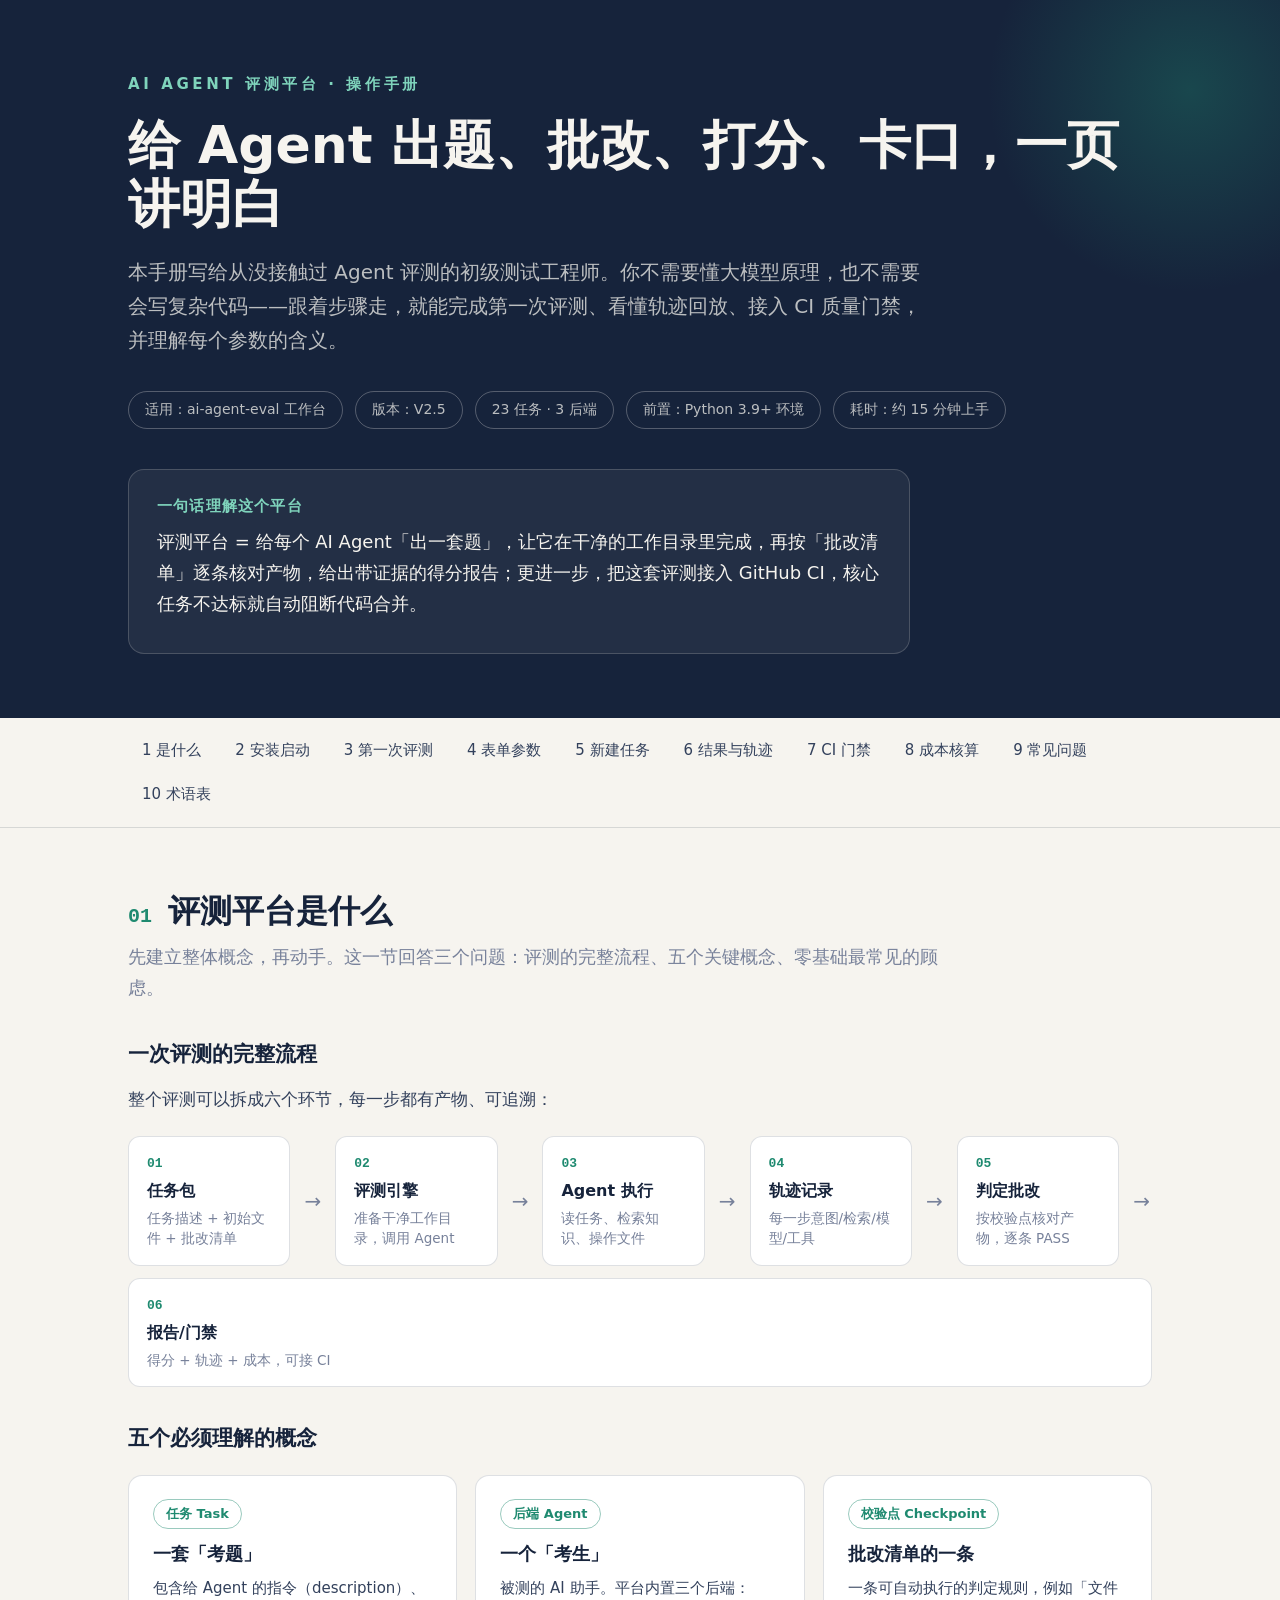
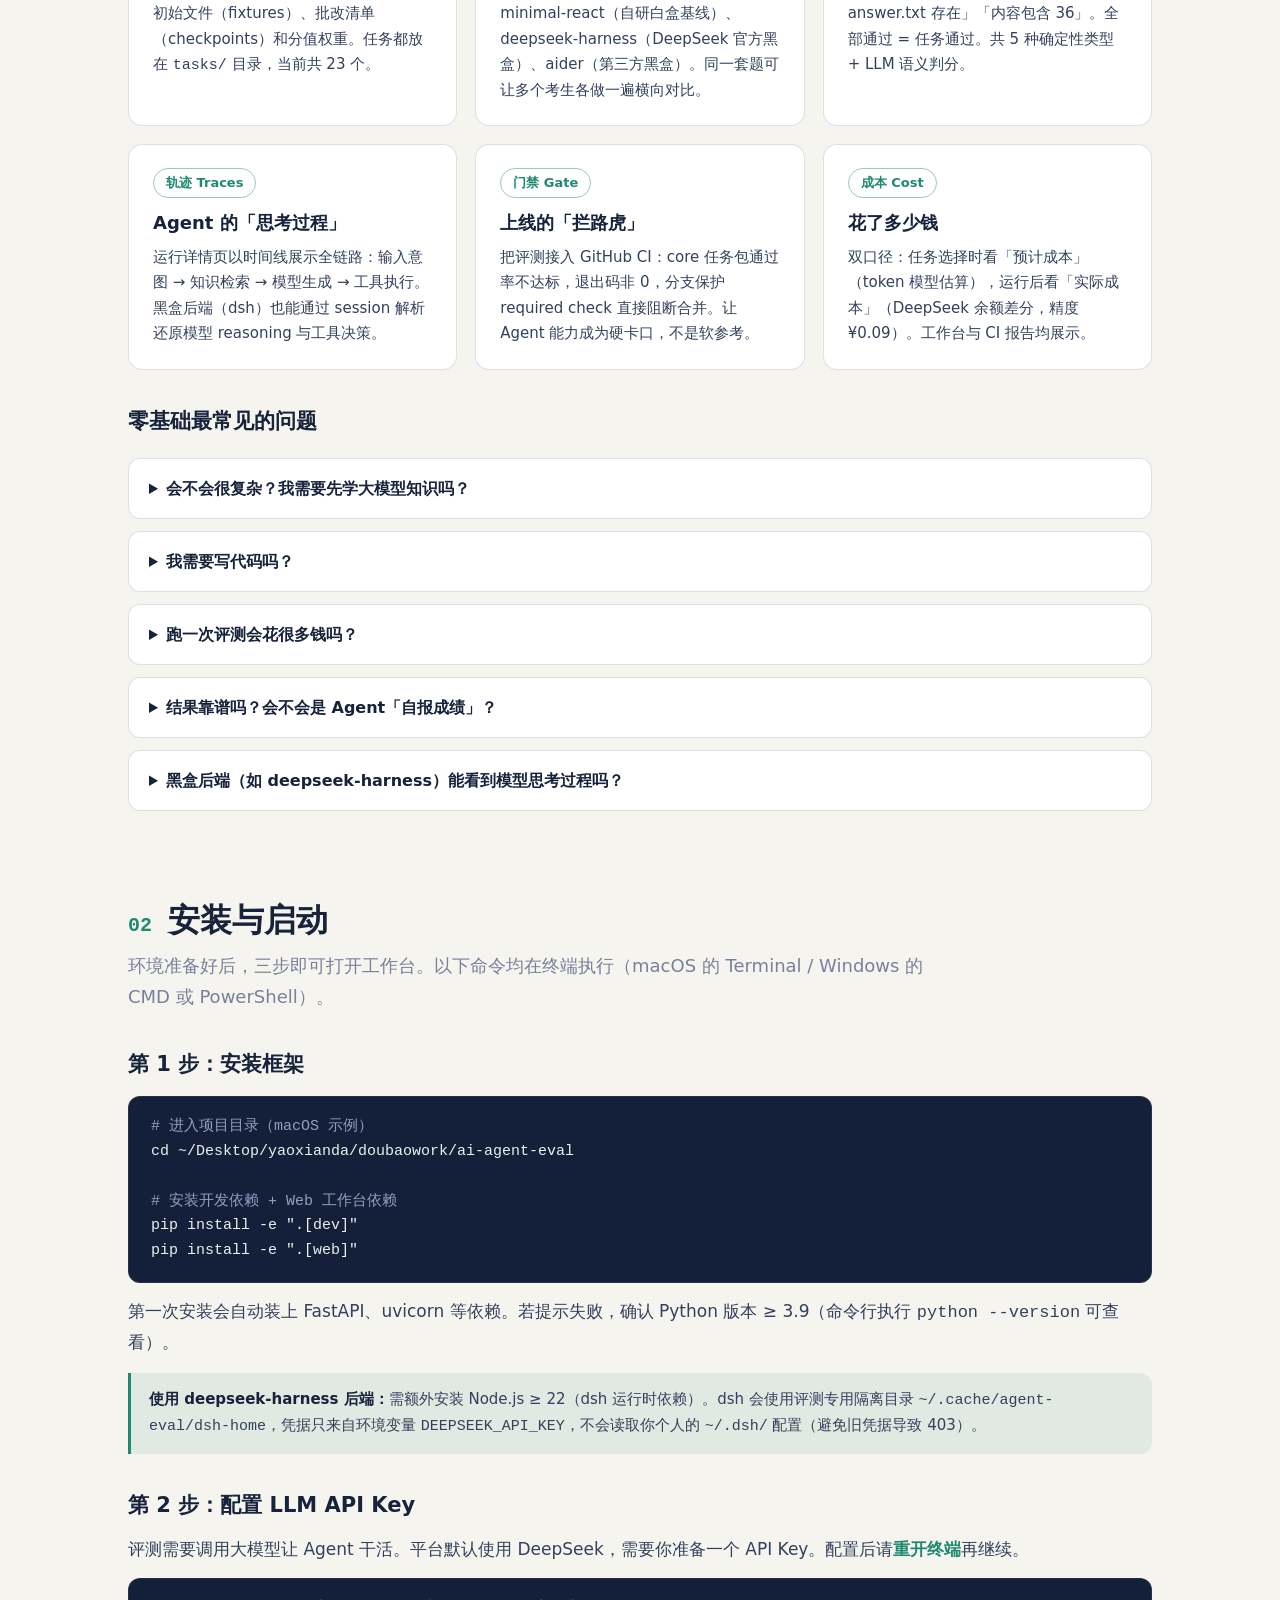
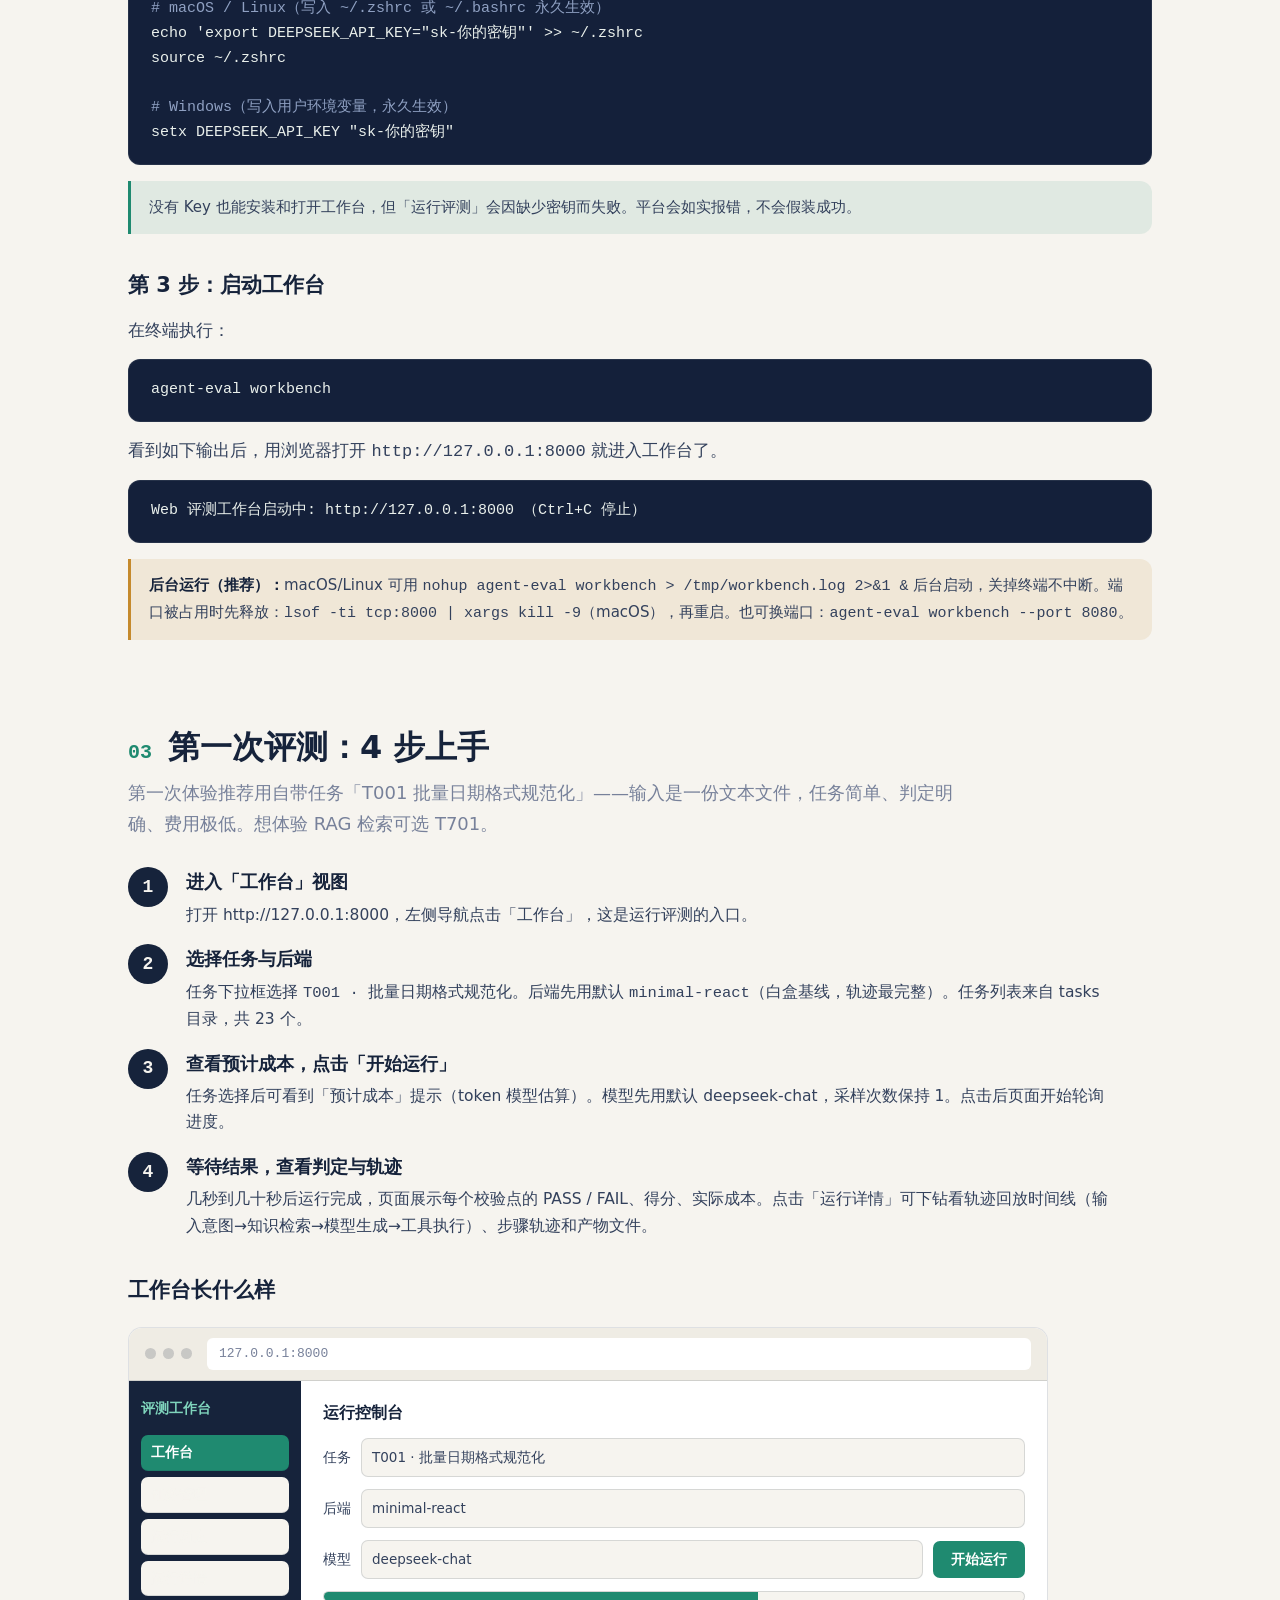
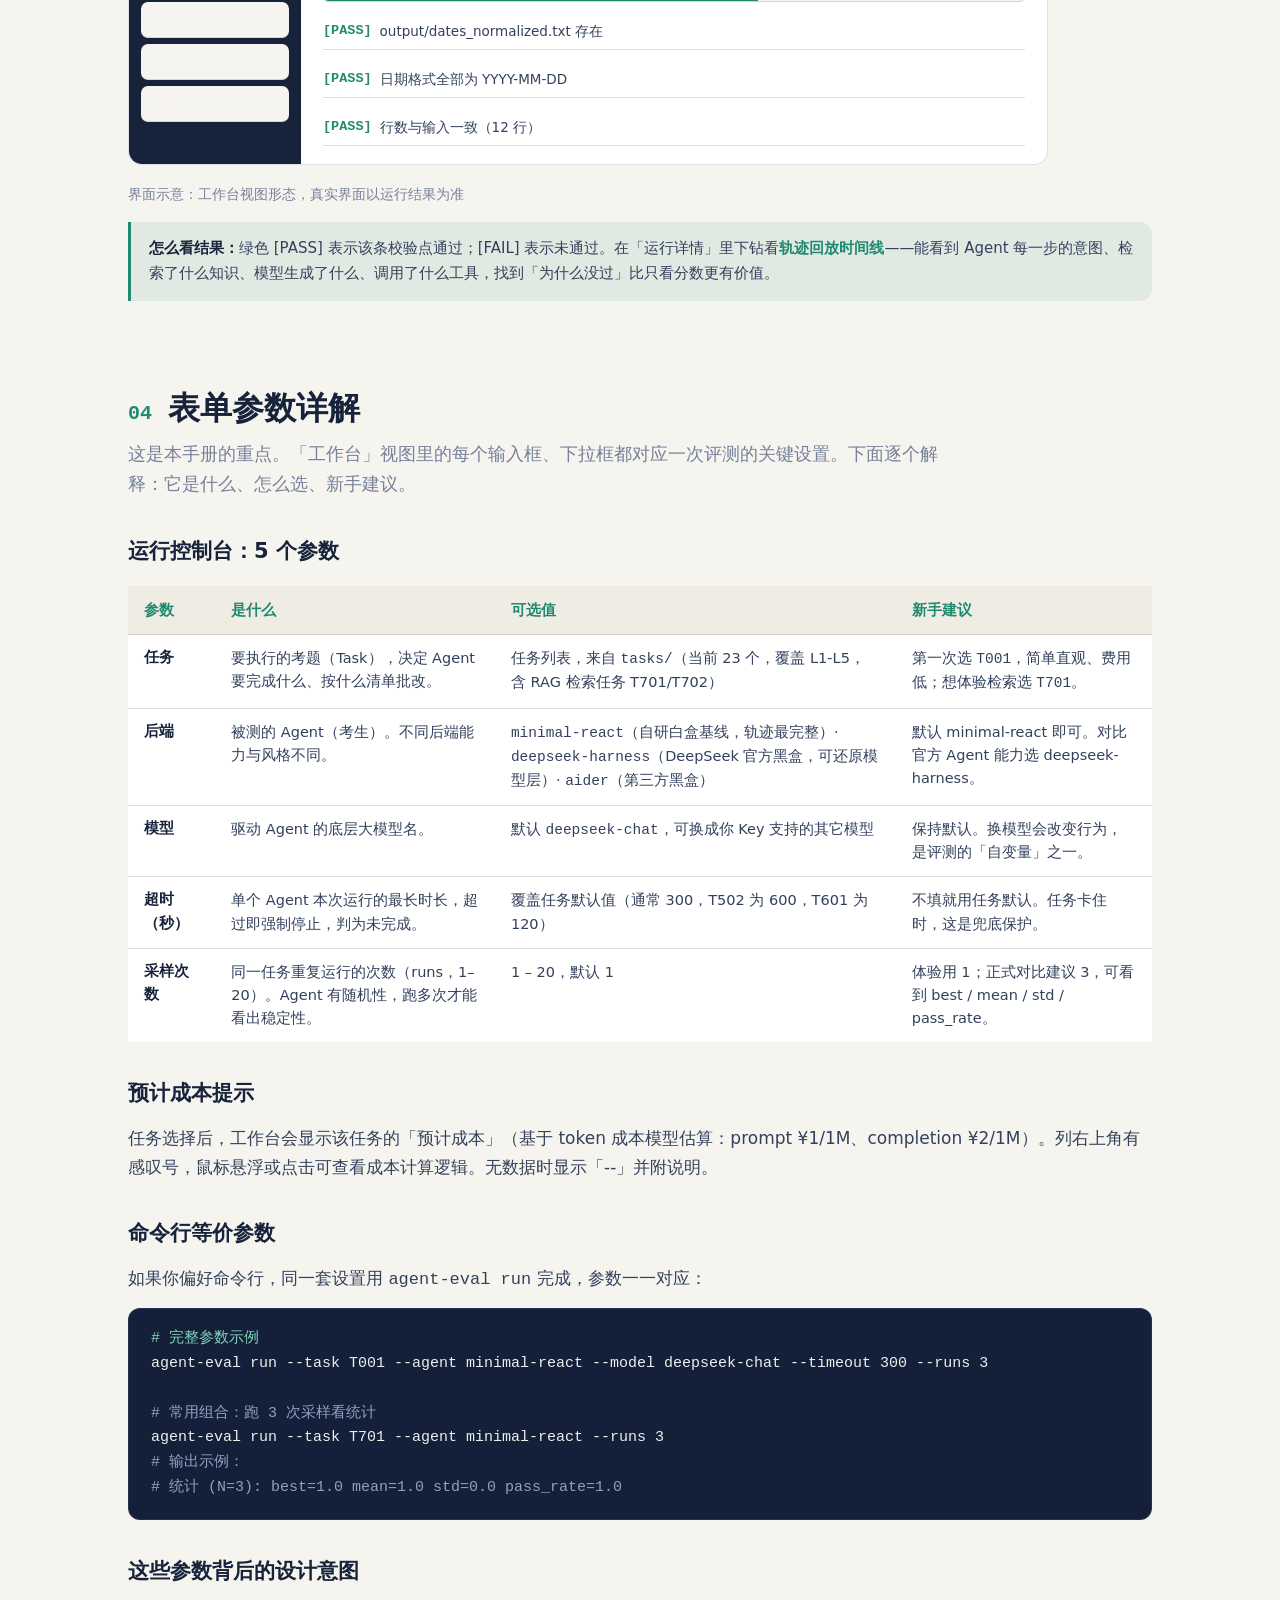
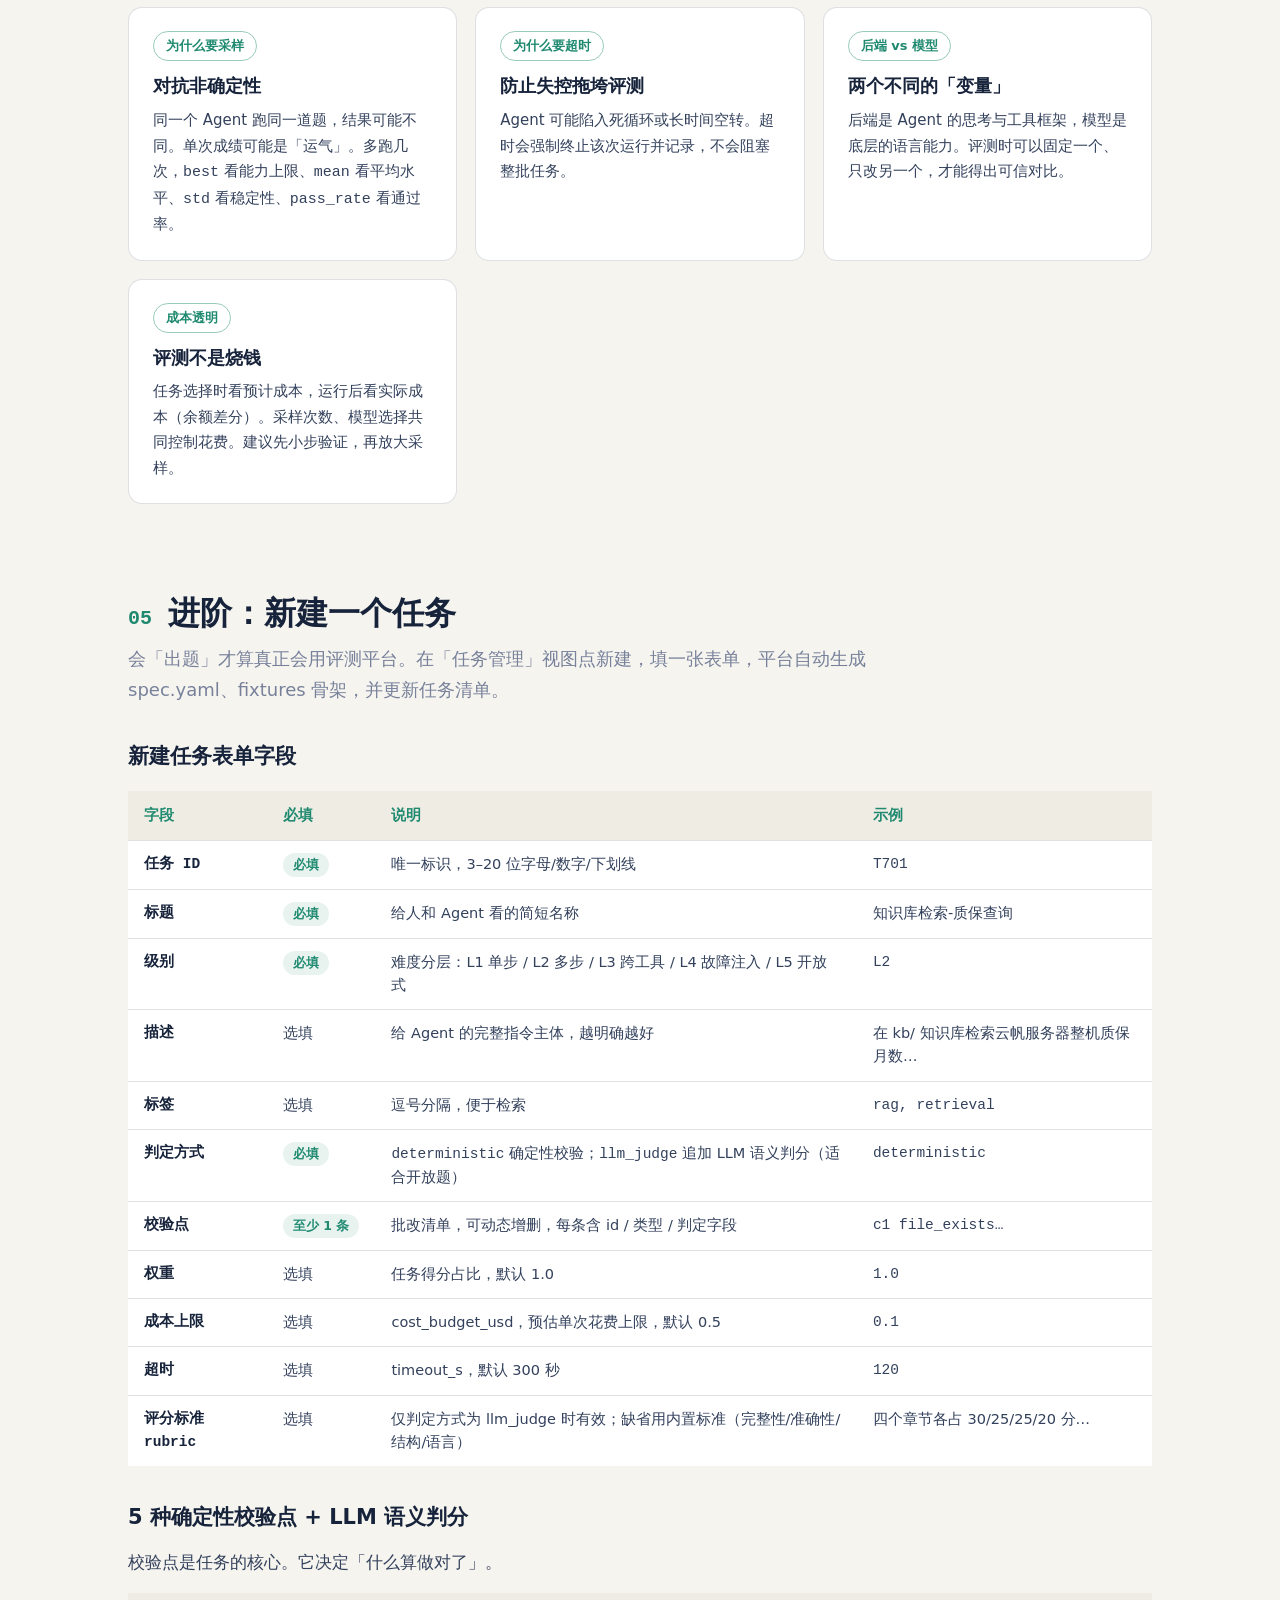
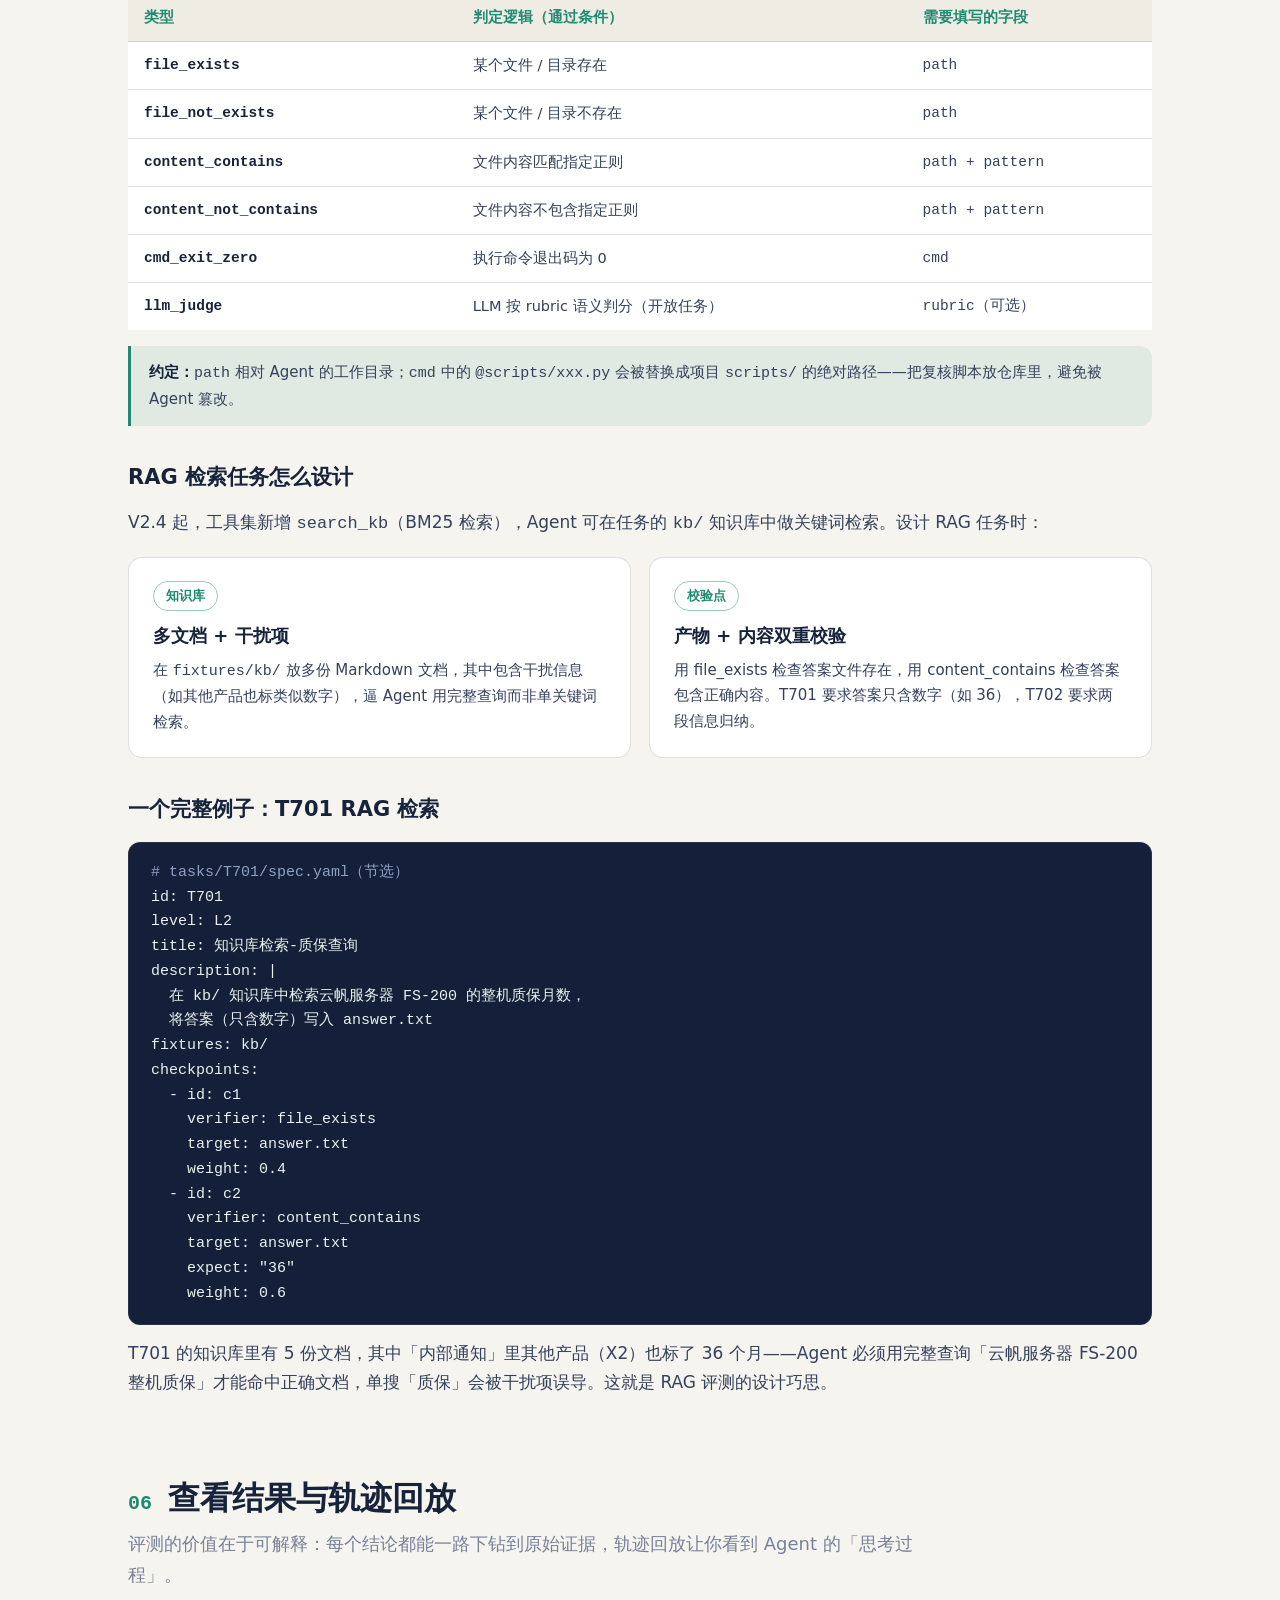
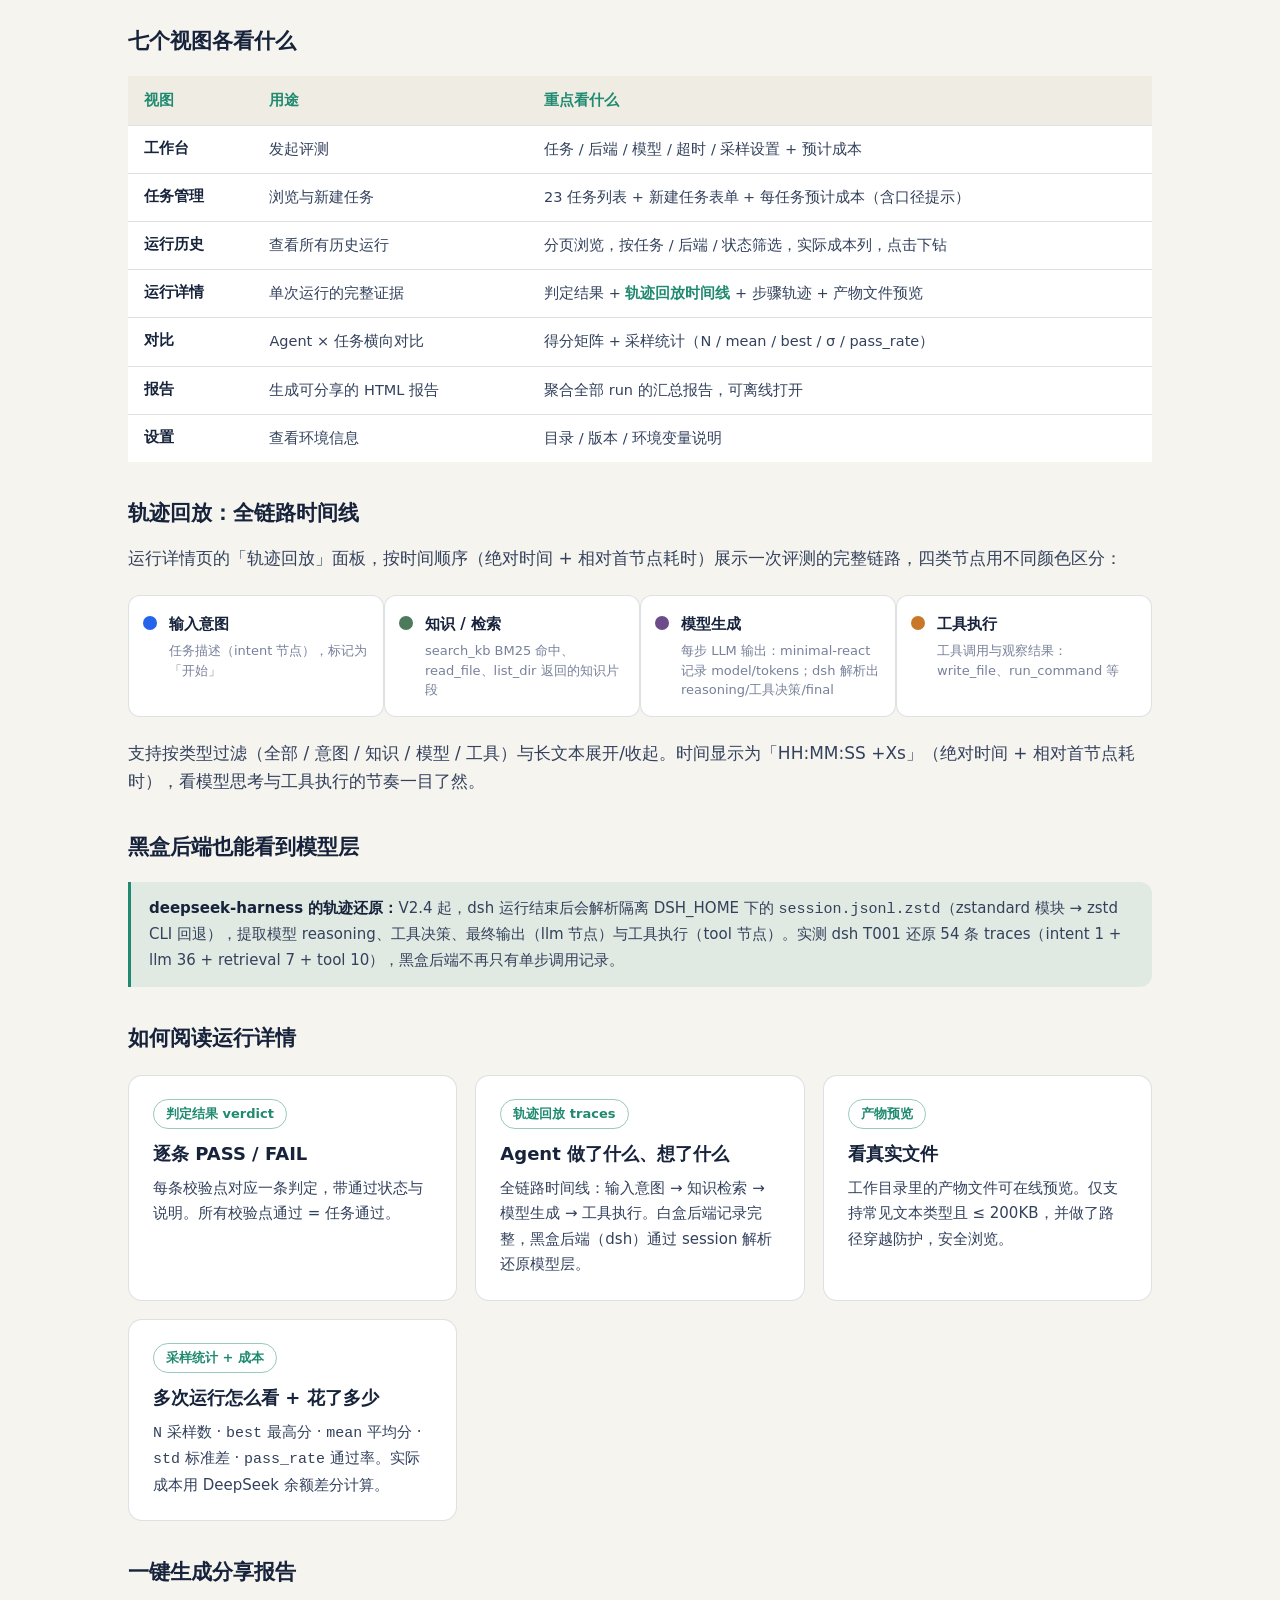
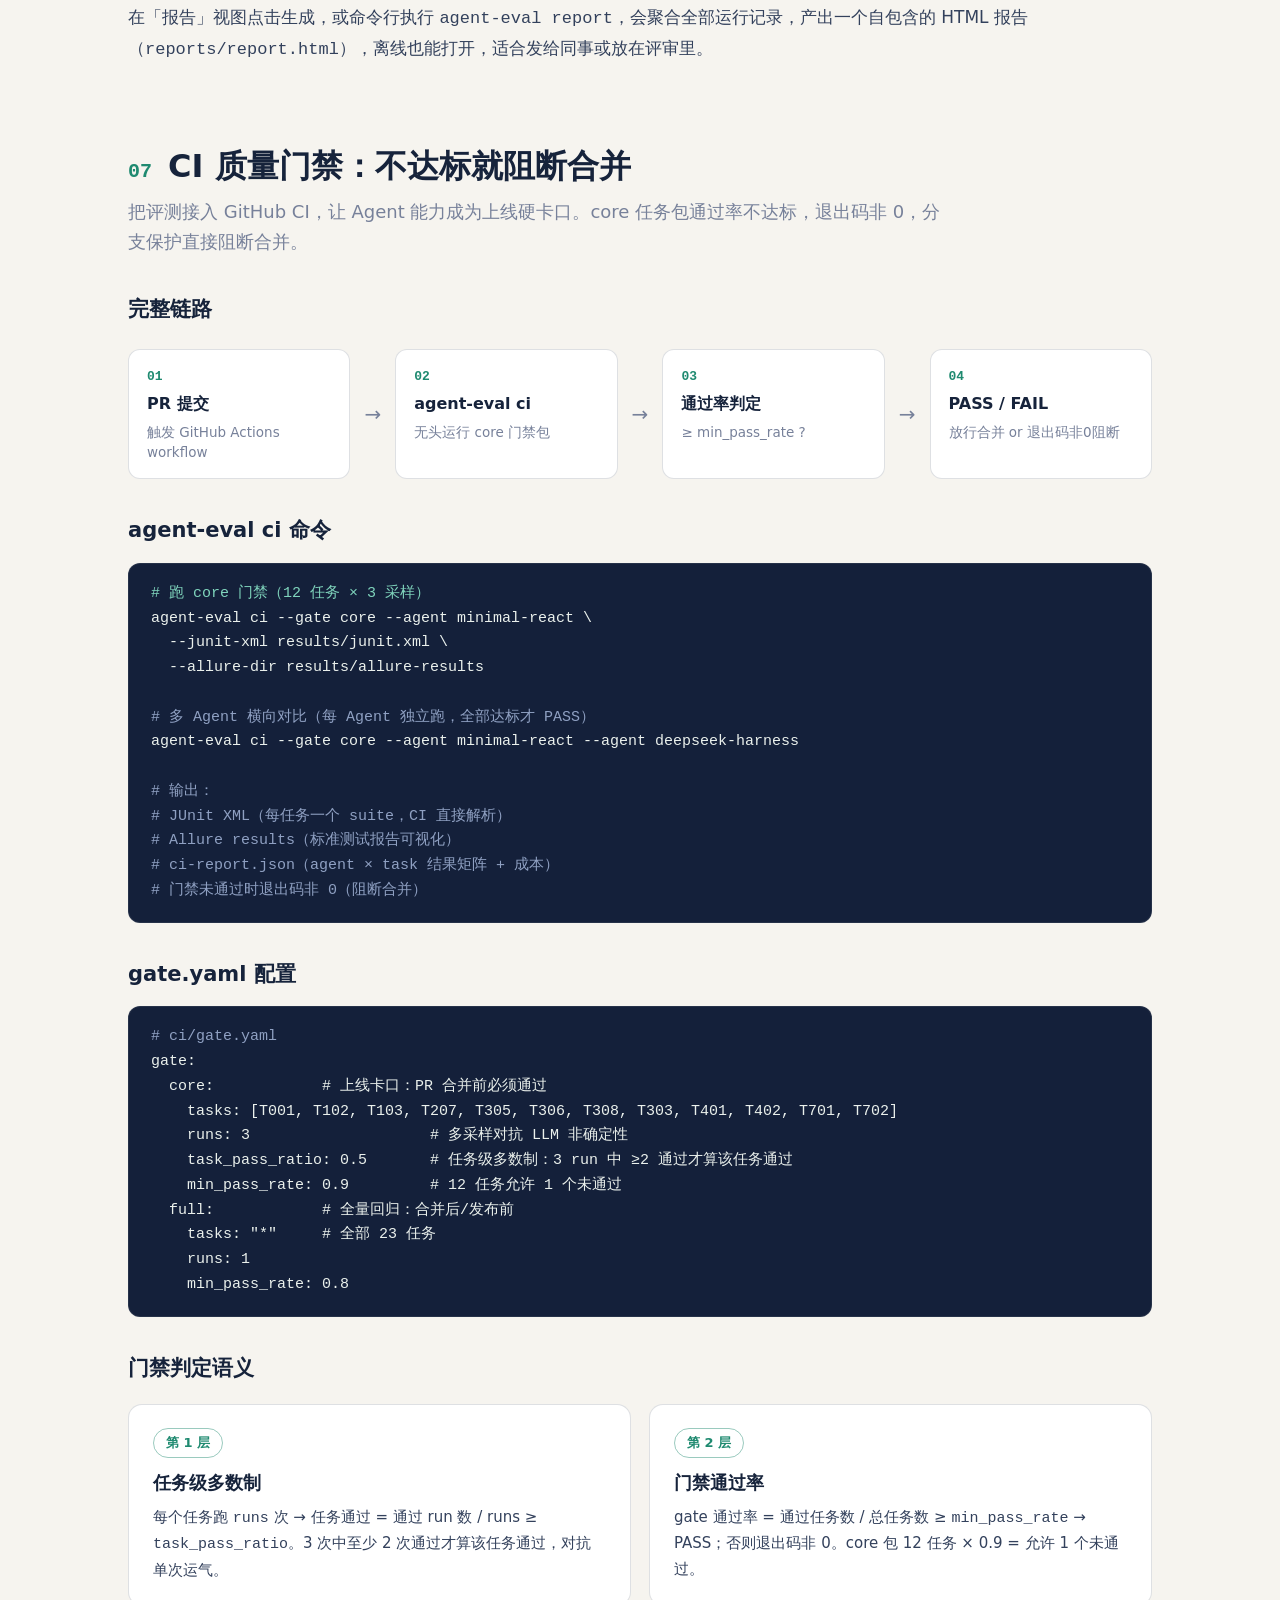
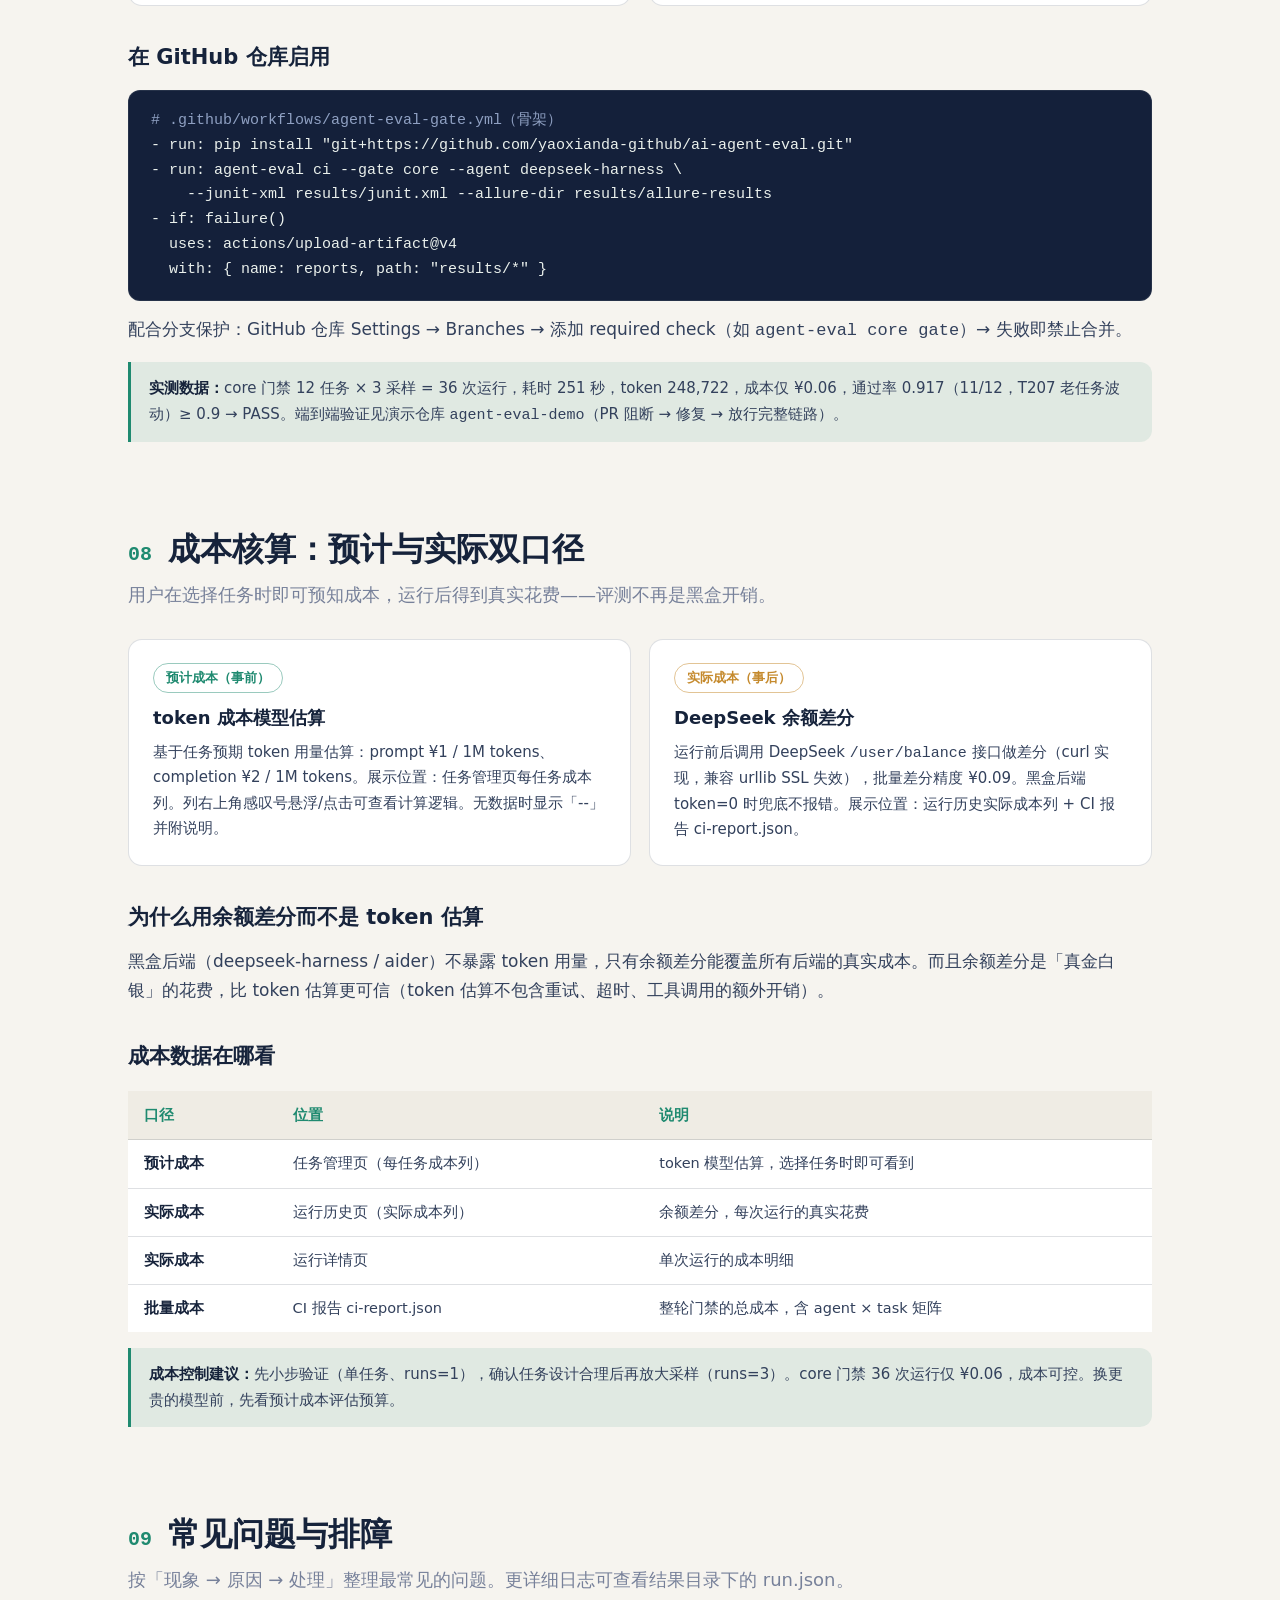
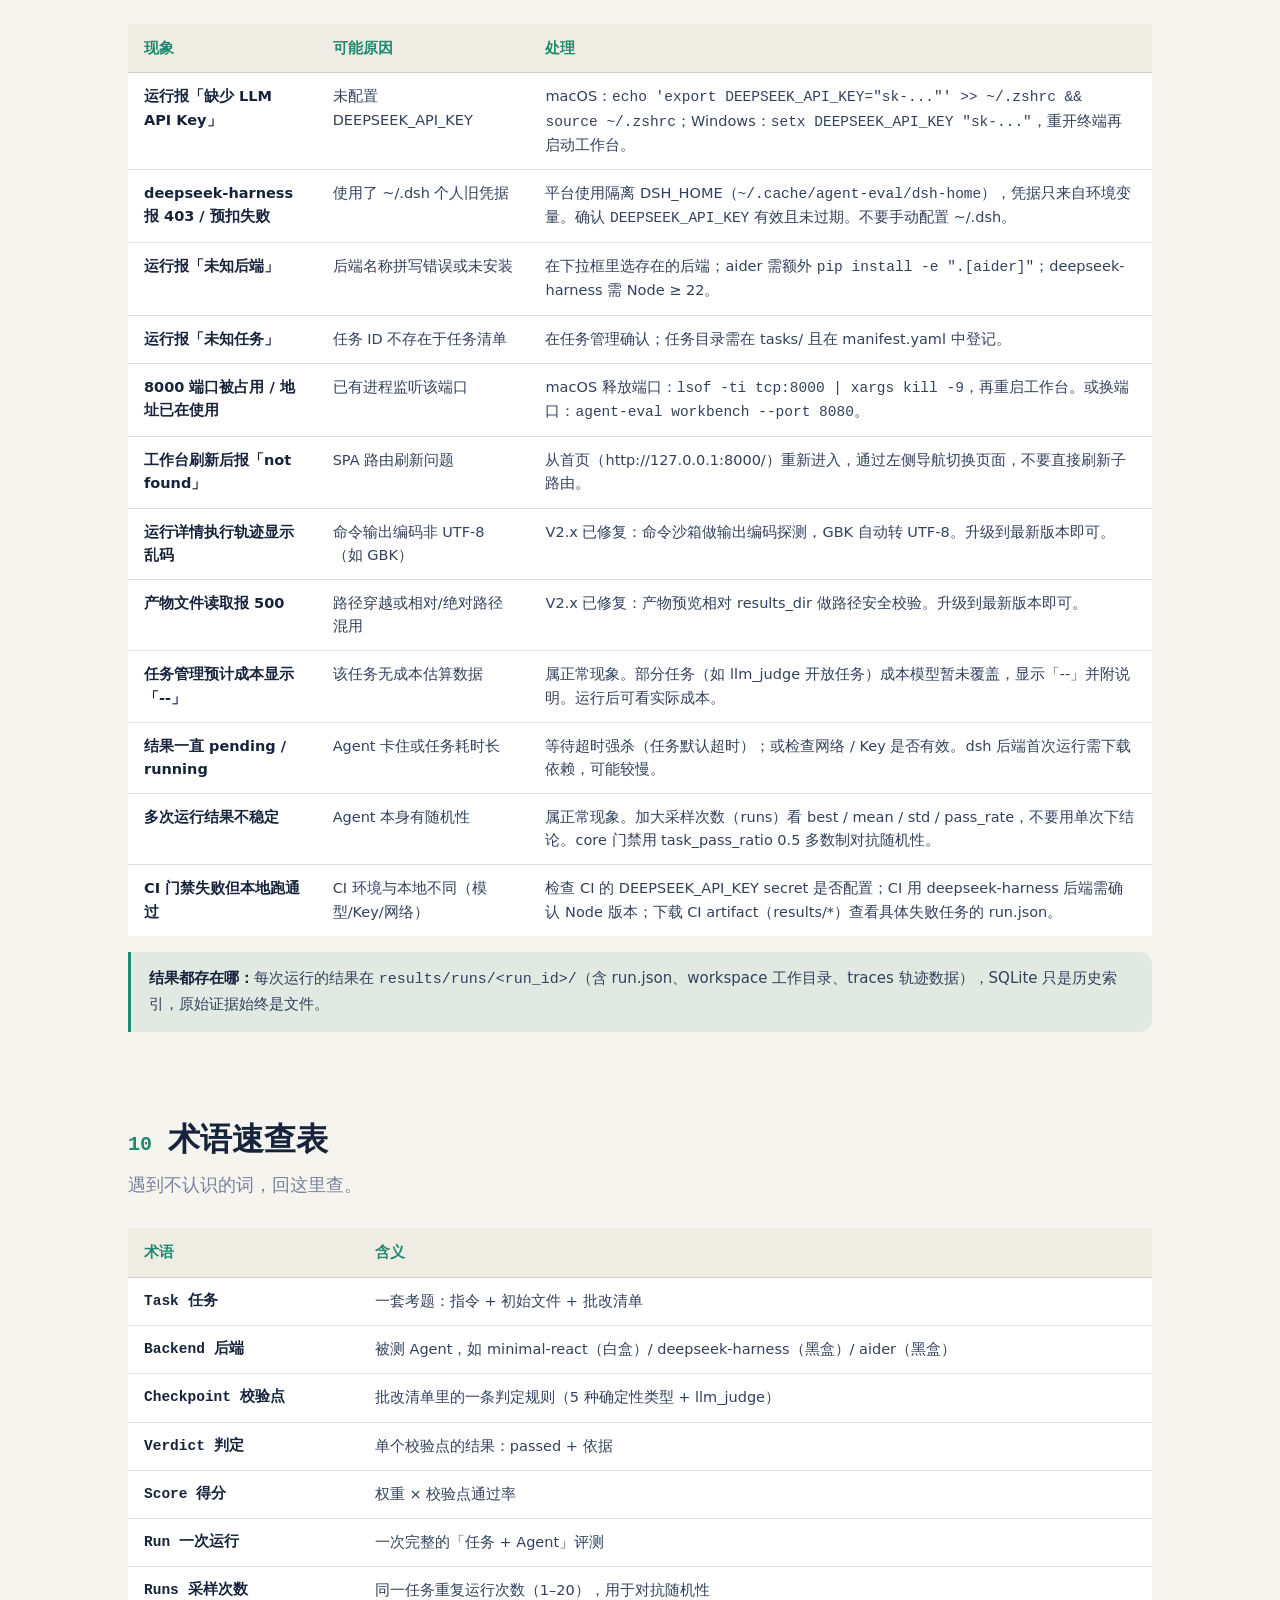
==== commit f5b4ea13: "docs: 更新操作手册至 V2.5——CI 门禁/成本核算/轨迹回放/RAG 检索/dsh 模型层/23任务3后端" ====
--- a/docs/manual/index.html
+++ b/docs/manual/index.html
@@ -142,6 +142,17 @@
 .win .cell b{font-family:var(--font-mono);color:var(--accent);flex:none;}
 .fig-cap{font-size:13.5px;color:var(--muted);margin:4px 0 6px;}
 
+/* ===== 时间线（轨迹回放） ===== */
+.timeline{display:flex;flex-wrap:wrap;gap:0;margin:22px 0;align-items:stretch;}
+.tl-node{flex:1 1 160px;position:relative;padding:16px 14px 16px 40px;background:#fff;border:1px solid var(--line);border-radius:12px;}
+.tl-node .dot{position:absolute;left:14px;top:20px;width:14px;height:14px;border-radius:50%;}
+.tl-node .t{font-size:15px;font-weight:900;color:var(--ink);}
+.tl-node .d{font-size:13px;color:var(--muted);margin-top:4px;line-height:1.5;}
+.tl-node.intent .dot{background:#2563EB;}
+.tl-node.retrieval .dot{background:#4C7A5A;}
+.tl-node.llm .dot{background:#6D4C8A;}
+.tl-node.tool .dot{background:#C87828;}
+
 /* ===== FAQ / 术语 ===== */
 .faq{display:flex;flex-direction:column;gap:12px;margin:18px 0;}
 .faq details{background:#fff;border:1px solid var(--line);border-radius:12px;padding:16px 20px;}
@@ -184,17 +195,18 @@
 <header class="hero">
   <div class="hero-inner">
     <div class="kicker">AI Agent 评测平台 · 操作手册</div>
-    <h1>给 Agent 出题、批改、打分，一页讲明白</h1>
-    <p class="sub">本手册写给从没接触过 Agent 评测的初级测试工程师。你不需要懂大模型原理，也不需要会写复杂代码——跟着步骤走，就能完成第一次评测，并理解每个表单参数的含义。</p>
+    <h1>给 Agent 出题、批改、打分、卡口，一页讲明白</h1>
+    <p class="sub">本手册写给从没接触过 Agent 评测的初级测试工程师。你不需要懂大模型原理，也不需要会写复杂代码——跟着步骤走，就能完成第一次评测、看懂轨迹回放、接入 CI 质量门禁，并理解每个参数的含义。</p>
     <div class="meta">
       <span>适用：ai-agent-eval 工作台</span>
-      <span>版本：V2.2</span>
+      <span>版本：V2.5</span>
+      <span>23 任务 · 3 后端</span>
       <span>前置：Python 3.9+ 环境</span>
-      <span>耗时：约 10 分钟上手</span>
+      <span>耗时：约 15 分钟上手</span>
     </div>
     <div class="sim">
       <div class="t">一句话理解这个平台</div>
-      <p>评测平台 = 给每个 AI Agent「出一套题」，让它在一个干净的工作目录里完成，再按「批改清单」逐条核对产物，最后给出一份带证据的得分报告。</p>
+      <p>评测平台 = 给每个 AI Agent「出一套题」，让它在干净的工作目录里完成，再按「批改清单」逐条核对产物，给出带证据的得分报告；更进一步，把这套评测接入 GitHub CI，核心任务不达标就自动阻断代码合并。</p>
     </div>
   </div>
 </header>
@@ -207,9 +219,11 @@
     <a href="#s3">3 第一次评测</a>
     <a href="#s4">4 表单参数</a>
     <a href="#s5">5 新建任务</a>
-    <a href="#s6">6 看结果</a>
-    <a href="#s7">7 常见问题</a>
-    <a href="#s8">8 术语表</a>
+    <a href="#s6">6 结果与轨迹</a>
+    <a href="#s7">7 CI 门禁</a>
+    <a href="#s8">8 成本核算</a>
+    <a href="#s9">9 常见问题</a>
+    <a href="#s10">10 术语表</a>
   </div>
 </nav>
 
@@ -221,43 +235,55 @@
     <span class="sec-no">01</span>
     <h2>评测平台是什么</h2>
   </div>
-  <p class="sec-lead">先建立整体概念，再动手。这一节回答三个问题：评测的完整流程、四个关键概念、零基础最常见的顾虑。</p>
+  <p class="sec-lead">先建立整体概念，再动手。这一节回答三个问题：评测的完整流程、五个关键概念、零基础最常见的顾虑。</p>
 
   <h3>一次评测的完整流程</h3>
-  <p>整个评测可以拆成五个环节，每一步都有产物、可追溯：</p>
+  <p>整个评测可以拆成六个环节，每一步都有产物、可追溯：</p>
   <div class="pipeline">
     <div class="pipe"><div class="n">01</div><div class="t">任务包</div><div class="d">任务描述 + 初始文件 + 批改清单</div></div>
     <div class="pipe-arr">→</div>
     <div class="pipe"><div class="n">02</div><div class="t">评测引擎</div><div class="d">准备干净工作目录，调用 Agent</div></div>
     <div class="pipe-arr">→</div>
-    <div class="pipe"><div class="n">03</div><div class="t">Agent 执行</div><div class="d">读任务、操作文件、产出结果</div></div>
+    <div class="pipe"><div class="n">03</div><div class="t">Agent 执行</div><div class="d">读任务、检索知识、操作文件</div></div>
     <div class="pipe-arr">→</div>
-    <div class="pipe"><div class="n">04</div><div class="t">判定批改</div><div class="d">按校验点核对产物，逐条 PASS / FAIL</div></div>
+    <div class="pipe"><div class="n">04</div><div class="t">轨迹记录</div><div class="d">每一步意图/检索/模型/工具</div></div>
     <div class="pipe-arr">→</div>
-    <div class="pipe"><div class="n">05</div><div class="t">报告</div><div class="d">得分 + 轨迹 + 产物，一键出 HTML 报告</div></div>
-  </div>
-
-  <h3>四个必须理解的概念</h3>
+    <div class="pipe"><div class="n">05</div><div class="t">判定批改</div><div class="d">按校验点核对产物，逐条 PASS</div></div>
+    <div class="pipe-arr">→</div>
+    <div class="pipe"><div class="n">06</div><div class="t">报告/门禁</div><div class="d">得分 + 轨迹 + 成本，可接 CI</div></div>
+  </div>
+
+  <h3>五个必须理解的概念</h3>
   <div class="grid g3">
     <div class="card">
       <div class="tag">任务 Task</div>
       <h4>一套「考题」</h4>
-      <p>包含给 Agent 的指令（description）、初始文件（fixtures）、批改清单（checkpoints）和分值权重。任务都放在 <span class="mono">tasks/</span> 目录，一个任务一个文件夹。</p>
+      <p>包含给 Agent 的指令（description）、初始文件（fixtures）、批改清单（checkpoints）和分值权重。任务都放在 <span class="mono">tasks/</span> 目录，当前共 23 个。</p>
     </div>
     <div class="card">
       <div class="tag">后端 Agent</div>
       <h4>一个「考生」</h4>
-      <p>被测的 AI 助手。平台内置自研的 minimal-react 白盒 Agent，也可接入 aider 等第三方工具。同一套题可以让多个考生各做一遍，横向对比。</p>
+      <p>被测的 AI 助手。平台内置三个后端：minimal-react（自研白盒基线）、deepseek-harness（DeepSeek 官方黑盒）、aider（第三方黑盒）。同一套题可让多个考生各做一遍横向对比。</p>
     </div>
     <div class="card">
       <div class="tag">校验点 Checkpoint</div>
       <h4>批改清单的一条</h4>
-      <p>一条可自动执行的判定规则，例如「文件 output/report.md 存在」「内容包含 ERROR_COUNT=3」。全部通过 = 任务通过。</p>
-    </div>
-    <div class="card">
-      <div class="tag">得分 Score</div>
-      <h4>一次考试的结果</h4>
-      <p>得分 = 任务权重 × 校验点通过率。判分依据、步骤轨迹、原始产物全部保留，可一路下钻看证据。</p>
+      <p>一条可自动执行的判定规则，例如「文件 answer.txt 存在」「内容包含 36」。全部通过 = 任务通过。共 5 种确定性类型 + LLM 语义判分。</p>
+    </div>
+    <div class="card">
+      <div class="tag">轨迹 Traces</div>
+      <h4>Agent 的「思考过程」</h4>
+      <p>运行详情页以时间线展示全链路：输入意图 → 知识检索 → 模型生成 → 工具执行。黑盒后端（dsh）也能通过 session 解析还原模型 reasoning 与工具决策。</p>
+    </div>
+    <div class="card">
+      <div class="tag">门禁 Gate</div>
+      <h4>上线的「拦路虎」</h4>
+      <p>把评测接入 GitHub CI：core 任务包通过率不达标，退出码非 0，分支保护 required check 直接阻断合并。让 Agent 能力成为硬卡口，不是软参考。</p>
+    </div>
+    <div class="card">
+      <div class="tag">成本 Cost</div>
+      <h4>花了多少钱</h4>
+      <p>双口径：任务选择时看「预计成本」（token 模型估算），运行后看「实际成本」（DeepSeek 余额差分，精度 ¥0.09）。工作台与 CI 报告均展示。</p>
     </div>
   </div>
 
@@ -265,19 +291,23 @@
   <div class="faq">
     <details>
       <summary>会不会很复杂？我需要先学大模型知识吗？</summary>
-      <p>不需要。平台把「评测」抽象成了「出题 + 批改」。你只需要：选一个任务 → 点运行 → 看结果。背后的模型调用、沙箱隔离、判分逻辑都由框架处理。</p>
+      <p>不需要。平台把「评测」抽象成了「出题 + 批改 + 看轨迹」。你只需要：选一个任务 → 点运行 → 看结果和轨迹。背后的模型调用、沙箱隔离、判分逻辑、CI 集成都由框架处理。</p>
     </details>
     <details>
       <summary>我需要写代码吗？</summary>
-      <p>只是使用：完全不用。工作台全程浏览器操作。如果你以后想自己「出题」（新增任务），只需要填一张表单，平台会自动生成配置文件。</p>
+      <p>只是使用：完全不用。工作台全程浏览器操作。如果你以后想自己「出题」（新增任务），只需要填一张表单，平台会自动生成配置文件。CI 门禁只需在 GitHub 仓库加一个 workflow 文件。</p>
     </details>
     <details>
       <summary>跑一次评测会花很多钱吗？</summary>
-      <p>会消耗少量 LLM API 费用，但成本可控：默认模型 deepseek-chat 很便宜；单任务有成本预算上限（cost_budget_usd，默认 0.5 美元）；采样次数（runs）默认 1 次。第一次体验建议先跑 1 次。</p>
+      <p>成本可控：默认模型 deepseek-chat 很便宜；任务管理页每任务有「预计成本」提示；运行后「实际成本」用余额差分精确到 ¥0.09。实测 core 门禁 12 任务 × 3 采样 = 36 次运行，总成本仅 ¥0.06。第一次体验建议先跑 1 次。</p>
     </details>
     <details>
       <summary>结果靠谱吗？会不会是 Agent「自报成绩」？</summary>
-      <p>不会。判定完全看产物，不看 Agent 自己怎么说——校验点检查的是真实生成的文件内容和命令执行结果。而且多 run 采样会给出多次运行的最好 / 平均 / 波动，把「运气」也暴露出来。</p>
+      <p>不会。判定完全看产物，不看 Agent 自己怎么说——校验点检查的是真实生成的文件内容和命令执行结果。多 run 采样会给出 best / mean / std / pass_rate，把「运气」也暴露出来。轨迹回放让你能看到 Agent 每一步在做什么。</p>
+    </details>
+    <details>
+      <summary>黑盒后端（如 deepseek-harness）能看到模型思考过程吗？</summary>
+      <p>可以。V2.4 起，deepseek-harness 运行结束后会解析其隔离 DSH_HOME 下的 session.jsonl.zstd，提取模型 reasoning、工具决策、最终输出（llm 节点）与工具执行（tool 节点），在轨迹回放时间线里完整呈现——黑盒不再「黑」。</p>
     </details>
   </div>
 </section>
@@ -288,29 +318,34 @@
     <span class="sec-no">02</span>
     <h2>安装与启动</h2>
   </div>
-  <p class="sec-lead">环境准备好后，三步即可打开工作台。以下命令均在终端（Windows 的 CMD 或 PowerShell）执行。</p>
+  <p class="sec-lead">环境准备好后，三步即可打开工作台。以下命令均在终端执行（macOS 的 Terminal / Windows 的 CMD 或 PowerShell）。</p>
 
   <h3>第 1 步：安装框架</h3>
-  <div class="code"><span class="cmt"># 进入项目目录</span>
-cd D:\xdyao\DoubaoWork\projects\ai-agent-eval
+  <div class="code"><span class="cmt"># 进入项目目录（macOS 示例）</span>
+cd ~/Desktop/yaoxianda/doubaowork/ai-agent-eval
 
 <span class="cmt"># 安装开发依赖 + Web 工作台依赖</span>
 pip install -e ".[dev]"
 pip install -e ".[web]"</div>
   <p>第一次安装会自动装上 FastAPI、uvicorn 等依赖。若提示失败，确认 Python 版本 ≥ 3.9（命令行执行 <span class="mono">python --version</span> 可查看）。</p>
+  <div class="note"><b>使用 deepseek-harness 后端：</b>需额外安装 Node.js ≥ 22（dsh 运行时依赖）。dsh 会使用评测专用隔离目录 <span class="mono">~/.cache/agent-eval/dsh-home</span>，凭据只来自环境变量 <span class="mono">DEEPSEEK_API_KEY</span>，不会读取你个人的 <span class="mono">~/.dsh/</span> 配置（避免旧凭据导致 403）。</div>
 
   <h3>第 2 步：配置 LLM API Key</h3>
   <p>评测需要调用大模型让 Agent 干活。平台默认使用 DeepSeek，需要你准备一个 API Key。配置后请<span class="accent">重开终端</span>再继续。</p>
-  <div class="code"><span class="cmt"># Windows（写入用户环境变量，永久生效）</span>
+  <div class="code"><span class="cmt"># macOS / Linux（写入 ~/.zshrc 或 ~/.bashrc 永久生效）</span>
+echo 'export DEEPSEEK_API_KEY="sk-你的密钥"' >> ~/.zshrc
+source ~/.zshrc
+
+<span class="cmt"># Windows（写入用户环境变量，永久生效）</span>
 setx DEEPSEEK_API_KEY "sk-你的密钥"</div>
   <div class="note">没有 Key 也能安装和打开工作台，但「运行评测」会因缺少密钥而失败。平台会如实报错，不会假装成功。</div>
 
   <h3>第 3 步：启动工作台</h3>
-  <p>推荐方式（双击即可）：直接双击项目根目录的 <span class="mono">start_workbench.bat</span>。或在终端执行：</p>
+  <p>在终端执行：</p>
   <div class="code">agent-eval workbench</div>
   <p>看到如下输出后，用浏览器打开 <span class="mono">http://127.0.0.1:8000</span> 就进入工作台了。</p>
   <div class="code">Web 评测工作台启动中: http://127.0.0.1:8000 （Ctrl+C 停止）</div>
-  <div class="note warn">也可以换端口启动：<span class="mono">agent-eval workbench --port 8080</span>；或直接跑 <span class="mono">python -m agent_eval.web --port 8000</span>。关闭终端或按 Ctrl+C 即可停止服务。</div>
+  <div class="note warn"><b>后台运行（推荐）：</b>macOS/Linux 可用 <span class="mono">nohup agent-eval workbench > /tmp/workbench.log 2>&1 &</span> 后台启动，关掉终端不中断。端口被占用时先释放：<span class="mono">lsof -ti tcp:8000 | xargs kill -9</span>（macOS），再重启。也可换端口：<span class="mono">agent-eval workbench --port 8080</span>。</div>
 </section>
 
 <!-- ===== 3 第一次评测 ===== -->
@@ -319,7 +354,7 @@
     <span class="sec-no">03</span>
     <h2>第一次评测：4 步上手</h2>
   </div>
-  <p class="sec-lead">第一次体验推荐用自带任务「T601 日志错误统计」——输入是一份日志文件，任务简单、判定明确、费用极低。</p>
+  <p class="sec-lead">第一次体验推荐用自带任务「T001 批量日期格式规范化」——输入是一份文本文件，任务简单、判定明确、费用极低。想体验 RAG 检索可选 T701。</p>
 
   <ol class="steps">
     <li>
@@ -332,22 +367,22 @@
     <li>
       <div class="n">2</div>
       <div class="b">
-        <h4>选择任务</h4>
-        <p>任务下拉框选择 <span class="mono">T601 · 日志错误统计</span>。任务列表来自 tasks 目录，会自动加载。</p>
+        <h4>选择任务与后端</h4>
+        <p>任务下拉框选择 <span class="mono">T001 · 批量日期格式规范化</span>。后端先用默认 <span class="mono">minimal-react</span>（白盒基线，轨迹最完整）。任务列表来自 tasks 目录，共 23 个。</p>
       </div>
     </li>
     <li>
       <div class="n">3</div>
       <div class="b">
-        <h4>点击「开始运行」</h4>
-        <p>后端、模型先用默认值（minimal-react / deepseek-chat），采样次数保持 1。点击后页面开始轮询进度。</p>
+        <h4>查看预计成本，点击「开始运行」</h4>
+        <p>任务选择后可看到「预计成本」提示（token 模型估算）。模型先用默认 deepseek-chat，采样次数保持 1。点击后页面开始轮询进度。</p>
       </div>
     </li>
     <li>
       <div class="n">4</div>
       <div class="b">
-        <h4>等待结果，查看判定</h4>
-        <p>几秒到几十秒后运行完成，页面展示每个校验点的 PASS / FAIL、得分，以及步骤轨迹和产物文件。</p>
+        <h4>等待结果，查看判定与轨迹</h4>
+        <p>几秒到几十秒后运行完成，页面展示每个校验点的 PASS / FAIL、得分、实际成本。点击「运行详情」可下钻看轨迹回放时间线（输入意图→知识检索→模型生成→工具执行）、步骤轨迹和产物文件。</p>
       </div>
     </li>
   </ol>
@@ -368,19 +403,19 @@
       </div>
       <div class="main">
         <div class="cap">运行控制台</div>
-        <div class="row"><span>任务</span><div class="ctl">T601 · 日志错误统计</div></div>
+        <div class="row"><span>任务</span><div class="ctl">T001 · 批量日期格式规范化</div></div>
         <div class="row"><span>后端</span><div class="ctl">minimal-react</div></div>
         <div class="row"><span>模型</span><div class="ctl">deepseek-chat</div><div class="btn">开始运行</div></div>
         <div class="prog"><i></i></div>
-        <div class="cell"><b>[PASS]</b>已生成错误统计报告</div>
-        <div class="cell"><b>[PASS]</b>ERROR 计数正确（fixtures 3 条）</div>
-        <div class="cell"><b>[PASS]</b>独立复核与实际日志一致</div>
+        <div class="cell"><b>[PASS]</b>output/dates_normalized.txt 存在</div>
+        <div class="cell"><b>[PASS]</b>日期格式全部为 YYYY-MM-DD</div>
+        <div class="cell"><b>[PASS]</b>行数与输入一致（12 行）</div>
       </div>
     </div>
   </div>
   <p class="fig-cap">界面示意：工作台视图形态，真实界面以运行结果为准</p>
 
-  <div class="note"><b>怎么看结果：</b>绿色 [PASS] 表示该条校验点通过；[FAIL] 表示未通过，可在「运行详情」里下钻看判定依据、Agent 的每一步操作轨迹和生成的真实文件——找到「为什么没过」，比只看分数更有价值。</div>
+  <div class="note"><b>怎么看结果：</b>绿色 [PASS] 表示该条校验点通过；[FAIL] 表示未通过。在「运行详情」里下钻看<span class="accent">轨迹回放时间线</span>——能看到 Agent 每一步的意图、检索了什么知识、模型生成了什么、调用了什么工具，找到「为什么没过」比只看分数更有价值。</div>
 </section>
 
 <!-- ===== 4 表单参数 ===== -->
@@ -401,14 +436,14 @@
         <tr>
           <td class="mono">任务</td>
           <td>要执行的考题（Task），决定 Agent 要完成什么、按什么清单批改。</td>
-          <td>任务列表，来自 <span class="mono">tasks/</span>（当前 6 个：T001/T102/T205/T401/T502/T601）</td>
-          <td>第一次选 <span class="mono">T601</span>，简单直观、费用低。</td>
+          <td>任务列表，来自 <span class="mono">tasks/</span>（当前 23 个，覆盖 L1-L5，含 RAG 检索任务 T701/T702）</td>
+          <td>第一次选 <span class="mono">T001</span>，简单直观、费用低；想体验检索选 <span class="mono">T701</span>。</td>
         </tr>
         <tr>
           <td class="mono">后端</td>
           <td>被测的 Agent（考生）。不同后端能力与风格不同。</td>
-          <td><span class="mono">minimal-react</span>（自研白盒，记录每一步）· <span class="mono">aider</span>（第三方黑盒）</td>
-          <td>默认 minimal-react 即可，轨迹最完整。</td>
+          <td><span class="mono">minimal-react</span>（自研白盒基线，轨迹最完整）· <span class="mono">deepseek-harness</span>（DeepSeek 官方黑盒，可还原模型层）· <span class="mono">aider</span>（第三方黑盒）</td>
+          <td>默认 minimal-react 即可。对比官方 Agent 能力选 deepseek-harness。</td>
         </tr>
         <tr>
           <td class="mono">模型</td>
@@ -426,28 +461,31 @@
           <td class="mono">采样次数</td>
           <td>同一任务重复运行的次数（runs，1–20）。Agent 有随机性，跑多次才能看出稳定性。</td>
           <td>1 – 20，默认 1</td>
-          <td>体验用 1；正式对比建议 3，可看到 best / mean / std。</td>
+          <td>体验用 1；正式对比建议 3，可看到 best / mean / std / pass_rate。</td>
         </tr>
       </tbody>
     </table>
   </div>
+
+  <h3>预计成本提示</h3>
+  <p>任务选择后，工作台会显示该任务的「预计成本」（基于 token 成本模型估算：prompt ¥1/1M、completion ¥2/1M）。列右上角有感叹号，鼠标悬浮或点击可查看成本计算逻辑。无数据时显示「--」并附说明。</p>
 
   <h3>命令行等价参数</h3>
   <p>如果你偏好命令行，同一套设置用 <span class="mono">agent-eval run</span> 完成，参数一一对应：</p>
   <div class="code"><span class="cmd"># 完整参数示例</span>
-agent-eval run --task T601 --agent minimal-react --model deepseek-chat --timeout 120 --runs 3
+agent-eval run --task T001 --agent minimal-react --model deepseek-chat --timeout 300 --runs 3
 
 <span class="cmt"># 常用组合：跑 3 次采样看统计</span>
-agent-eval run --task T502 --agent minimal-react --runs 3
+agent-eval run --task T701 --agent minimal-react --runs 3
 <span class="cmt"># 输出示例：</span>
-<span class="cmt"># 统计 (N=3): best=0.92 mean=0.88 std=0.05 pass_rate=1.0</span></div>
+<span class="cmt"># 统计 (N=3): best=1.0 mean=1.0 std=0.0 pass_rate=1.0</span></div>
 
   <h3>这些参数背后的设计意图</h3>
   <div class="grid g2">
     <div class="card">
       <div class="tag">为什么要采样</div>
       <h4>对抗非确定性</h4>
-      <p>同一个 Agent 跑同一道题，结果可能不同。单次成绩可能是「运气」。多跑几次，<span class="mono">best</span> 看能力上限、<span class="mono">mean</span> 看平均水平、<span class="mono">std</span> 看稳定性。</p>
+      <p>同一个 Agent 跑同一道题，结果可能不同。单次成绩可能是「运气」。多跑几次，<span class="mono">best</span> 看能力上限、<span class="mono">mean</span> 看平均水平、<span class="mono">std</span> 看稳定性、<span class="mono">pass_rate</span> 看通过率。</p>
     </div>
     <div class="card">
       <div class="tag">为什么要超时</div>
@@ -460,9 +498,9 @@
       <p>后端是 Agent 的思考与工具框架，模型是底层的语言能力。评测时可以固定一个、只改另一个，才能得出可信对比。</p>
     </div>
     <div class="card">
-      <div class="tag">成本控制</div>
+      <div class="tag">成本透明</div>
       <h4>评测不是烧钱</h4>
-      <p>采样次数、模型选择、任务成本预算共同控制花费。建议先小步验证，再放大采样。</p>
+      <p>任务选择时看预计成本，运行后看实际成本（余额差分）。采样次数、模型选择共同控制花费。建议先小步验证，再放大采样。</p>
     </div>
   </div>
 </section>
@@ -482,14 +520,14 @@
         <tr><th>字段</th><th>必填</th><th>说明</th><th>示例</th></tr>
       </thead>
       <tbody>
-        <tr><td class="mono">任务 ID</td><td><span class="tag-pill pill-green">必填</span></td><td>唯一标识，3–20 位字母/数字/下划线</td><td class="mono">T601</td></tr>
-        <tr><td class="mono">标题</td><td><span class="tag-pill pill-green">必填</span></td><td>给人和 Agent 看的简短名称</td><td>日志错误统计</td></tr>
+        <tr><td class="mono">任务 ID</td><td><span class="tag-pill pill-green">必填</span></td><td>唯一标识，3–20 位字母/数字/下划线</td><td class="mono">T701</td></tr>
+        <tr><td class="mono">标题</td><td><span class="tag-pill pill-green">必填</span></td><td>给人和 Agent 看的简短名称</td><td>知识库检索-质保查询</td></tr>
         <tr><td class="mono">级别</td><td><span class="tag-pill pill-green">必填</span></td><td>难度分层：L1 单步 / L2 多步 / L3 跨工具 / L4 故障注入 / L5 开放式</td><td class="mono">L2</td></tr>
-        <tr><td class="mono">描述</td><td>选填</td><td>给 Agent 的完整指令主体，越明确越好</td><td>读取 input/app.log，统计 ERROR 行数…</td></tr>
-        <tr><td class="mono">标签</td><td>选填</td><td>逗号分隔，便于检索</td><td class="mono">data, logging</td></tr>
+        <tr><td class="mono">描述</td><td>选填</td><td>给 Agent 的完整指令主体，越明确越好</td><td>在 kb/ 知识库检索云帆服务器整机质保月数…</td></tr>
+        <tr><td class="mono">标签</td><td>选填</td><td>逗号分隔，便于检索</td><td class="mono">rag, retrieval</td></tr>
         <tr><td class="mono">判定方式</td><td><span class="tag-pill pill-green">必填</span></td><td><span class="mono">deterministic</span> 确定性校验；<span class="mono">llm_judge</span> 追加 LLM 语义判分（适合开放题）</td><td class="mono">deterministic</td></tr>
         <tr><td class="mono">校验点</td><td><span class="tag-pill pill-green">至少 1 条</span></td><td>批改清单，可动态增删，每条含 id / 类型 / 判定字段</td><td class="mono">c1 file_exists…</td></tr>
-        <tr><td class="mono">权重</td><td>选填</td><td>任务得分占比，默认 1.0（T502 用 2.0 提高权重）</td><td class="mono">1.0</td></tr>
+        <tr><td class="mono">权重</td><td>选填</td><td>任务得分占比，默认 1.0</td><td class="mono">1.0</td></tr>
         <tr><td class="mono">成本上限</td><td>选填</td><td>cost_budget_usd，预估单次花费上限，默认 0.5</td><td class="mono">0.1</td></tr>
         <tr><td class="mono">超时</td><td>选填</td><td>timeout_s，默认 300 秒</td><td class="mono">120</td></tr>
         <tr><td class="mono">评分标准 rubric</td><td>选填</td><td>仅判定方式为 llm_judge 时有效；缺省用内置标准（完整性/准确性/结构/语言）</td><td>四个章节各占 30/25/25/20 分…</td></tr>
@@ -497,7 +535,7 @@
     </table>
   </div>
 
-  <h3>5 种校验点，一张表看懂</h3>
+  <h3>5 种确定性校验点 + LLM 语义判分</h3>
   <p>校验点是任务的核心。它决定「什么算做对了」。</p>
   <div class="tbl-scroll">
     <table>
@@ -510,60 +548,88 @@
         <tr><td class="mono">content_contains</td><td>文件内容匹配指定正则</td><td class="mono">path + pattern</td></tr>
         <tr><td class="mono">content_not_contains</td><td>文件内容不包含指定正则</td><td class="mono">path + pattern</td></tr>
         <tr><td class="mono">cmd_exit_zero</td><td>执行命令退出码为 0</td><td class="mono">cmd</td></tr>
+        <tr><td class="mono">llm_judge</td><td>LLM 按 rubric 语义判分（开放任务）</td><td class="mono">rubric（可选）</td></tr>
       </tbody>
     </table>
   </div>
   <div class="note"><b>约定：</b><span class="mono">path</span> 相对 Agent 的工作目录；<span class="mono">cmd</span> 中的 <span class="mono">@scripts/xxx.py</span> 会被替换成项目 <span class="mono">scripts/</span> 的绝对路径——把复核脚本放仓库里，避免被 Agent 篡改。</div>
 
-  <h3>一个完整例子：T601 日志错误统计</h3>
-  <p>输入是一份日志，要求 Agent 统计 ERROR 行数并写报告。它的三个校验点正好覆盖了三种典型判型：</p>
-  <div class="code"><span class="cmt"># tasks/T601/spec.yaml（节选）</span>
-description: 读取 input/app.log，统计 ERROR 级别日志行数，
-  输出 output/errors_report.md，第一行为 ERROR_COUNT=&lt;数量&gt;
-
-ground_truth:
-  checkpoints:
-    - id: c1
-      type: file_exists          <span class="cmt"># ① 产物文件存在</span>
-      path: output/errors_report.md
-    - id: c2
-      type: content_contains     <span class="cmt"># ② 内容里有正确计数</span>
-      path: output/errors_report.md
-      pattern: "ERROR_COUNT=3"
-    - id: c3
-      type: cmd_exit_zero        <span class="cmt"># ③ 独立复核脚本通过</span>
-      cmd: "python @scripts/verify_t601.py ."
-
-verifier: deterministic</div>
-  <p>看到 <span class="mono">c3</span> 了吗？它用一段独立脚本重新核对报告计数是否和日志真实行数一致——这就是「判定也要被验证」，避免 Agent 写对了格式却没数对数据。</p>
+  <h3>RAG 检索任务怎么设计</h3>
+  <p>V2.4 起，工具集新增 <span class="mono">search_kb</span>（BM25 检索），Agent 可在任务的 <span class="mono">kb/</span> 知识库中做关键词检索。设计 RAG 任务时：</p>
+  <div class="grid g2">
+    <div class="card">
+      <div class="tag">知识库</div>
+      <h4>多文档 + 干扰项</h4>
+      <p>在 <span class="mono">fixtures/kb/</span> 放多份 Markdown 文档，其中包含干扰信息（如其他产品也标类似数字），逼 Agent 用完整查询而非单关键词检索。</p>
+    </div>
+    <div class="card">
+      <div class="tag">校验点</div>
+      <h4>产物 + 内容双重校验</h4>
+      <p>用 file_exists 检查答案文件存在，用 content_contains 检查答案包含正确内容。T701 要求答案只含数字（如 36），T702 要求两段信息归纳。</p>
+    </div>
+  </div>
+
+  <h3>一个完整例子：T701 RAG 检索</h3>
+  <div class="code"><span class="cmt"># tasks/T701/spec.yaml（节选）</span>
+id: T701
+level: L2
+title: 知识库检索-质保查询
+description: |
+  在 kb/ 知识库中检索云帆服务器 FS-200 的整机质保月数，
+  将答案（只含数字）写入 answer.txt
+fixtures: kb/
+checkpoints:
+  - id: c1
+    verifier: file_exists
+    target: answer.txt
+    weight: 0.4
+  - id: c2
+    verifier: content_contains
+    target: answer.txt
+    expect: "36"
+    weight: 0.6</div>
+  <p>T701 的知识库里有 5 份文档，其中「内部通知」里其他产品（X2）也标了 36 个月——Agent 必须用完整查询「云帆服务器 FS-200 整机质保」才能命中正确文档，单搜「质保」会被干扰项误导。这就是 RAG 评测的设计巧思。</p>
 </section>
 
-<!-- ===== 6 看结果 ===== -->
+<!-- ===== 6 结果与轨迹 ===== -->
 <section id="s6">
   <div class="sec-head">
     <span class="sec-no">06</span>
-    <h2>查看结果与报告</h2>
-  </div>
-  <p class="sec-lead">评测的价值在于可解释：每个结论都能一路下钻到原始证据。</p>
-
-  <h3>五个视图各看什么</h3>
+    <h2>查看结果与轨迹回放</h2>
+  </div>
+  <p class="sec-lead">评测的价值在于可解释：每个结论都能一路下钻到原始证据，轨迹回放让你看到 Agent 的「思考过程」。</p>
+
+  <h3>七个视图各看什么</h3>
   <div class="tbl-scroll">
     <table>
       <thead>
         <tr><th>视图</th><th>用途</th><th>重点看什么</th></tr>
       </thead>
       <tbody>
-        <tr><td class="mono">工作台</td><td>发起评测</td><td>任务 / 后端 / 模型 / 超时 / 采样设置</td></tr>
-        <tr><td class="mono">任务管理</td><td>浏览与新建任务</td><td>新建任务表单、校验点编辑器</td></tr>
-        <tr><td class="mono">运行历史</td><td>查看所有历史运行</td><td>按任务 / 后端 / 状态筛选，点击下钻</td></tr>
-        <tr><td class="mono">运行详情</td><td>单次运行的完整证据</td><td>verdict 判定、步骤轨迹、产物文件预览</td></tr>
-        <tr><td class="mono">对比</td><td>Agent × 任务横向对比</td><td>得分矩阵 + 采样统计（N / mean / best / σ）</td></tr>
+        <tr><td class="mono">工作台</td><td>发起评测</td><td>任务 / 后端 / 模型 / 超时 / 采样设置 + 预计成本</td></tr>
+        <tr><td class="mono">任务管理</td><td>浏览与新建任务</td><td>23 任务列表 + 新建任务表单 + 每任务预计成本（含口径提示）</td></tr>
+        <tr><td class="mono">运行历史</td><td>查看所有历史运行</td><td>分页浏览，按任务 / 后端 / 状态筛选，实际成本列，点击下钻</td></tr>
+        <tr><td class="mono">运行详情</td><td>单次运行的完整证据</td><td>判定结果 + <span class="accent">轨迹回放时间线</span> + 步骤轨迹 + 产物文件预览</td></tr>
+        <tr><td class="mono">对比</td><td>Agent × 任务横向对比</td><td>得分矩阵 + 采样统计（N / mean / best / σ / pass_rate）</td></tr>
         <tr><td class="mono">报告</td><td>生成可分享的 HTML 报告</td><td>聚合全部 run 的汇总报告，可离线打开</td></tr>
         <tr><td class="mono">设置</td><td>查看环境信息</td><td>目录 / 版本 / 环境变量说明</td></tr>
       </tbody>
     </table>
   </div>
 
+  <h3>轨迹回放：全链路时间线</h3>
+  <p>运行详情页的「轨迹回放」面板，按时间顺序（绝对时间 + 相对首节点耗时）展示一次评测的完整链路，四类节点用不同颜色区分：</p>
+  <div class="timeline">
+    <div class="tl-node intent"><div class="dot"></div><div class="t">输入意图</div><div class="d">任务描述（intent 节点），标记为「开始」</div></div>
+    <div class="tl-node retrieval"><div class="dot"></div><div class="t">知识 / 检索</div><div class="d">search_kb BM25 命中、read_file、list_dir 返回的知识片段</div></div>
+    <div class="tl-node llm"><div class="dot"></div><div class="t">模型生成</div><div class="d">每步 LLM 输出：minimal-react 记录 model/tokens；dsh 解析出 reasoning/工具决策/final</div></div>
+    <div class="tl-node tool"><div class="dot"></div><div class="t">工具执行</div><div class="d">工具调用与观察结果：write_file、run_command 等</div></div>
+  </div>
+  <p>支持按类型过滤（全部 / 意图 / 知识 / 模型 / 工具）与长文本展开/收起。时间显示为「HH:MM:SS +Xs」（绝对时间 + 相对首节点耗时），看模型思考与工具执行的节奏一目了然。</p>
+
+  <h3>黑盒后端也能看到模型层</h3>
+  <div class="note"><b>deepseek-harness 的轨迹还原：</b>V2.4 起，dsh 运行结束后会解析隔离 DSH_HOME 下的 <span class="mono">session.jsonl.zstd</span>（zstandard 模块 → zstd CLI 回退），提取模型 reasoning、工具决策、最终输出（llm 节点）与工具执行（tool 节点）。实测 dsh T001 还原 54 条 traces（intent 1 + llm 36 + retrieval 7 + tool 10），黑盒后端不再只有单步调用记录。</div>
+
   <h3>如何阅读运行详情</h3>
   <div class="grid g2">
     <div class="card">
@@ -572,9 +638,9 @@
       <p>每条校验点对应一条判定，带通过状态与说明。所有校验点通过 = 任务通过。</p>
     </div>
     <div class="card">
-      <div class="tag">步骤轨迹 steps</div>
-      <h4>Agent 做了什么</h4>
-      <p>白盒后端记录每一步（调用哪个工具、参数、观察结果）。黑盒后端记录单次调用输出。报告会注明口径。</p>
+      <div class="tag">轨迹回放 traces</div>
+      <h4>Agent 做了什么、想了什么</h4>
+      <p>全链路时间线：输入意图 → 知识检索 → 模型生成 → 工具执行。白盒后端记录完整，黑盒后端（dsh）通过 session 解析还原模型层。</p>
     </div>
     <div class="card">
       <div class="tag">产物预览</div>
@@ -582,24 +648,136 @@
       <p>工作目录里的产物文件可在线预览。仅支持常见文本类型且 ≤ 200KB，并做了路径穿越防护，安全浏览。</p>
     </div>
     <div class="card">
-      <div class="tag">采样统计</div>
-      <h4>多次运行怎么看</h4>
-      <p><span class="mono">N</span> 采样数 · <span class="mono">best</span> 最高分 · <span class="mono">mean</span> 平均分 · <span class="mono">std</span> 标准差（越小越稳）· <span class="mono">pass_rate</span> 通过率。</p>
+      <div class="tag">采样统计 + 成本</div>
+      <h4>多次运行怎么看 + 花了多少</h4>
+      <p><span class="mono">N</span> 采样数 · <span class="mono">best</span> 最高分 · <span class="mono">mean</span> 平均分 · <span class="mono">std</span> 标准差 · <span class="mono">pass_rate</span> 通过率。实际成本用 DeepSeek 余额差分计算。</p>
     </div>
   </div>
 
   <h3>一键生成分享报告</h3>
   <p>在「报告」视图点击生成，或命令行执行 <span class="mono">agent-eval report</span>，会聚合全部运行记录，产出一个自包含的 HTML 报告（<span class="mono">reports/report.html</span>），离线也能打开，适合发给同事或放在评审里。</p>
-
-  <h3>关于语义判分（llm_judge）</h3>
-  <p>像「写周报」这类开放任务，无法用「文件内容匹配」判断质量。此时判定方式选 <span class="mono">llm_judge</span>，框架会让 LLM 按 rubric 打分（满分 100 折算成 0–1），输出 score 和 reasoning（判分理由）。</p>
-  <div class="note warn"><b>注意：</b>llm_judge 需要 API Key；若缺 Key、判分调用失败或没有产物，该条会如实记为不通过，但<span class="accent">不会中断整次评测</span>——这是平台「诚实降级」的设计。</div>
 </section>
 
-<!-- ===== 7 常见问题 ===== -->
+<!-- ===== 7 CI 门禁 ===== -->
 <section id="s7">
   <div class="sec-head">
     <span class="sec-no">07</span>
+    <h2>CI 质量门禁：不达标就阻断合并</h2>
+  </div>
+  <p class="sec-lead">把评测接入 GitHub CI，让 Agent 能力成为上线硬卡口。core 任务包通过率不达标，退出码非 0，分支保护直接阻断合并。</p>
+
+  <h3>完整链路</h3>
+  <div class="pipeline">
+    <div class="pipe"><div class="n">01</div><div class="t">PR 提交</div><div class="d">触发 GitHub Actions workflow</div></div>
+    <div class="pipe-arr">→</div>
+    <div class="pipe"><div class="n">02</div><div class="t">agent-eval ci</div><div class="d">无头运行 core 门禁包</div></div>
+    <div class="pipe-arr">→</div>
+    <div class="pipe"><div class="n">03</div><div class="t">通过率判定</div><div class="d">≥ min_pass_rate ?</div></div>
+    <div class="pipe-arr">→</div>
+    <div class="pipe"><div class="n">04</div><div class="t">PASS / FAIL</div><div class="d">放行合并 or 退出码非0阻断</div></div>
+  </div>
+
+  <h3>agent-eval ci 命令</h3>
+  <div class="code"><span class="cmd"># 跑 core 门禁（12 任务 × 3 采样）</span>
+agent-eval ci --gate core --agent minimal-react \
+  --junit-xml results/junit.xml \
+  --allure-dir results/allure-results
+
+<span class="cmt"># 多 Agent 横向对比（每 Agent 独立跑，全部达标才 PASS）</span>
+agent-eval ci --gate core --agent minimal-react --agent deepseek-harness
+
+<span class="cmt"># 输出：</span>
+<span class="cmt"># JUnit XML（每任务一个 suite，CI 直接解析）</span>
+<span class="cmt"># Allure results（标准测试报告可视化）</span>
+<span class="cmt"># ci-report.json（agent × task 结果矩阵 + 成本）</span>
+<span class="cmt"># 门禁未通过时退出码非 0（阻断合并）</span></div>
+
+  <h3>gate.yaml 配置</h3>
+  <div class="code"><span class="cmt"># ci/gate.yaml</span>
+gate:
+  core:            # 上线卡口：PR 合并前必须通过
+    tasks: [T001, T102, T103, T207, T305, T306, T308, T303, T401, T402, T701, T702]
+    runs: 3                    # 多采样对抗 LLM 非确定性
+    task_pass_ratio: 0.5       # 任务级多数制：3 run 中 ≥2 通过才算该任务通过
+    min_pass_rate: 0.9         # 12 任务允许 1 个未通过
+  full:            # 全量回归：合并后/发布前
+    tasks: "*"     # 全部 23 任务
+    runs: 1
+    min_pass_rate: 0.8</div>
+
+  <h3>门禁判定语义</h3>
+  <div class="grid g2">
+    <div class="card">
+      <div class="tag">第 1 层</div>
+      <h4>任务级多数制</h4>
+      <p>每个任务跑 <span class="mono">runs</span> 次 → 任务通过 = 通过 run 数 / runs ≥ <span class="mono">task_pass_ratio</span>。3 次中至少 2 次通过才算该任务通过，对抗单次运气。</p>
+    </div>
+    <div class="card">
+      <div class="tag">第 2 层</div>
+      <h4>门禁通过率</h4>
+      <p>gate 通过率 = 通过任务数 / 总任务数 ≥ <span class="mono">min_pass_rate</span> → PASS；否则退出码非 0。core 包 12 任务 × 0.9 = 允许 1 个未通过。</p>
+    </div>
+  </div>
+
+  <h3>在 GitHub 仓库启用</h3>
+  <div class="code"><span class="cmt"># .github/workflows/agent-eval-gate.yml（骨架）</span>
+- run: pip install "git+https://github.com/yaoxianda-github/ai-agent-eval.git"
+- run: agent-eval ci --gate core --agent deepseek-harness \
+    --junit-xml results/junit.xml --allure-dir results/allure-results
+- if: failure()
+  uses: actions/upload-artifact@v4
+  with: { name: reports, path: "results/*" }</div>
+  <p>配合分支保护：GitHub 仓库 Settings → Branches → 添加 required check（如 <span class="mono">agent-eval core gate</span>）→ 失败即禁止合并。</p>
+
+  <div class="note"><b>实测数据：</b>core 门禁 12 任务 × 3 采样 = 36 次运行，耗时 251 秒，token 248,722，成本仅 ¥0.06，通过率 0.917（11/12，T207 老任务波动）≥ 0.9 → PASS。端到端验证见演示仓库 <span class="mono">agent-eval-demo</span>（PR 阻断 → 修复 → 放行完整链路）。</div>
+</section>
+
+<!-- ===== 8 成本核算 ===== -->
+<section id="s8">
+  <div class="sec-head">
+    <span class="sec-no">08</span>
+    <h2>成本核算：预计与实际双口径</h2>
+  </div>
+  <p class="sec-lead">用户在选择任务时即可预知成本，运行后得到真实花费——评测不再是黑盒开销。</p>
+
+  <div class="grid g2">
+    <div class="card">
+      <div class="tag">预计成本（事前）</div>
+      <h4>token 成本模型估算</h4>
+      <p>基于任务预期 token 用量估算：prompt ¥1 / 1M tokens、completion ¥2 / 1M tokens。展示位置：任务管理页每任务成本列。列右上角感叹号悬浮/点击可查看计算逻辑。无数据时显示「--」并附说明。</p>
+    </div>
+    <div class="card amber">
+      <div class="tag">实际成本（事后）</div>
+      <h4>DeepSeek 余额差分</h4>
+      <p>运行前后调用 DeepSeek <span class="mono">/user/balance</span> 接口做差分（curl 实现，兼容 urllib SSL 失效），批量差分精度 ¥0.09。黑盒后端 token=0 时兜底不报错。展示位置：运行历史实际成本列 + CI 报告 ci-report.json。</p>
+    </div>
+  </div>
+
+  <h3>为什么用余额差分而不是 token 估算</h3>
+  <p>黑盒后端（deepseek-harness / aider）不暴露 token 用量，只有余额差分能覆盖所有后端的真实成本。而且余额差分是「真金白银」的花费，比 token 估算更可信（token 估算不包含重试、超时、工具调用的额外开销）。</p>
+
+  <h3>成本数据在哪看</h3>
+  <div class="tbl-scroll">
+    <table>
+      <thead>
+        <tr><th>口径</th><th>位置</th><th>说明</th></tr>
+      </thead>
+      <tbody>
+        <tr><td>预计成本</td><td>任务管理页（每任务成本列）</td><td>token 模型估算，选择任务时即可看到</td></tr>
+        <tr><td>实际成本</td><td>运行历史页（实际成本列）</td><td>余额差分，每次运行的真实花费</td></tr>
+        <tr><td>实际成本</td><td>运行详情页</td><td>单次运行的成本明细</td></tr>
+        <tr><td>批量成本</td><td>CI 报告 ci-report.json</td><td>整轮门禁的总成本，含 agent × task 矩阵</td></tr>
+      </tbody>
+    </table>
+  </div>
+
+  <div class="note"><b>成本控制建议：</b>先小步验证（单任务、runs=1），确认任务设计合理后再放大采样（runs=3）。core 门禁 36 次运行仅 ¥0.06，成本可控。换更贵的模型前，先看预计成本评估预算。</div>
+</section>
+
+<!-- ===== 9 常见问题 ===== -->
+<section id="s9">
+  <div class="sec-head">
+    <span class="sec-no">09</span>
     <h2>常见问题与排障</h2>
   </div>
   <p class="sec-lead">按「现象 → 原因 → 处理」整理最常见的问题。更详细日志可查看结果目录下的 run.json。</p>
@@ -611,13 +789,18 @@
       <tbody>
         <tr>
           <td>运行报「缺少 LLM API Key」</td>
-          <td>未配置 DEEPSEEK_API_KEY / LLM_API_KEY</td>
-          <td>执行 <span class="mono">setx DEEPSEEK_API_KEY "sk-..."</span> 后重开终端，再启动工作台。</td>
+          <td>未配置 DEEPSEEK_API_KEY</td>
+          <td>macOS：<span class="mono">echo 'export DEEPSEEK_API_KEY="sk-..."' >> ~/.zshrc && source ~/.zshrc</span>；Windows：<span class="mono">setx DEEPSEEK_API_KEY "sk-..."</span>，重开终端再启动工作台。</td>
+        </tr>
+        <tr>
+          <td>deepseek-harness 报 403 / 预扣失败</td>
+          <td>使用了 ~/.dsh 个人旧凭据</td>
+          <td>平台使用隔离 DSH_HOME（<span class="mono">~/.cache/agent-eval/dsh-home</span>），凭据只来自环境变量。确认 <span class="mono">DEEPSEEK_API_KEY</span> 有效且未过期。不要手动配置 ~/.dsh。</td>
         </tr>
         <tr>
           <td>运行报「未知后端」</td>
           <td>后端名称拼写错误或未安装</td>
-          <td>在下拉框里选存在的后端；aider 需额外 <span class="mono">pip install -e ".[aider]"</span>。</td>
+          <td>在下拉框里选存在的后端；aider 需额外 <span class="mono">pip install -e ".[aider]"</span>；deepseek-harness 需 Node ≥ 22。</td>
         </tr>
         <tr>
           <td>运行报「未知任务」</td>
@@ -625,35 +808,55 @@
           <td>在任务管理确认；任务目录需在 tasks/ 且在 manifest.yaml 中登记。</td>
         </tr>
         <tr>
-          <td>8080/8000 端口被占用</td>
+          <td>8000 端口被占用 / 地址已在使用</td>
           <td>已有进程监听该端口</td>
-          <td>换端口：<span class="mono">agent-eval workbench --port 8081</span>。</td>
-        </tr>
-        <tr>
-          <td>产物预览失败</td>
-          <td>类型不在白名单，或文件 &gt; 200KB</td>
-          <td>预览仅支持 md/txt/csv/json/log/py/yaml/yml/xml/html/svg 且 ≤ 200KB；大文件请本地打开。</td>
+          <td>macOS 释放端口：<span class="mono">lsof -ti tcp:8000 | xargs kill -9</span>，再重启工作台。或换端口：<span class="mono">agent-eval workbench --port 8080</span>。</td>
+        </tr>
+        <tr>
+          <td>工作台刷新后报「not found」</td>
+          <td>SPA 路由刷新问题</td>
+          <td>从首页（http://127.0.0.1:8000/）重新进入，通过左侧导航切换页面，不要直接刷新子路由。</td>
+        </tr>
+        <tr>
+          <td>运行详情执行轨迹显示乱码</td>
+          <td>命令输出编码非 UTF-8（如 GBK）</td>
+          <td>V2.x 已修复：命令沙箱做输出编码探测，GBK 自动转 UTF-8。升级到最新版本即可。</td>
+        </tr>
+        <tr>
+          <td>产物文件读取报 500</td>
+          <td>路径穿越或相对/绝对路径混用</td>
+          <td>V2.x 已修复：产物预览相对 results_dir 做路径安全校验。升级到最新版本即可。</td>
+        </tr>
+        <tr>
+          <td>任务管理预计成本显示「--」</td>
+          <td>该任务无成本估算数据</td>
+          <td>属正常现象。部分任务（如 llm_judge 开放任务）成本模型暂未覆盖，显示「--」并附说明。运行后可看实际成本。</td>
         </tr>
         <tr>
           <td>结果一直 pending / running</td>
           <td>Agent 卡住或任务耗时长</td>
-          <td>等待超时强杀（任务默认超时）；或检查网络 / Key 是否有效。</td>
+          <td>等待超时强杀（任务默认超时）；或检查网络 / Key 是否有效。dsh 后端首次运行需下载依赖，可能较慢。</td>
         </tr>
         <tr>
           <td>多次运行结果不稳定</td>
           <td>Agent 本身有随机性</td>
-          <td>属正常现象。加大采样次数（runs）看 best / mean / std，不要用单次下结论。</td>
+          <td>属正常现象。加大采样次数（runs）看 best / mean / std / pass_rate，不要用单次下结论。core 门禁用 task_pass_ratio 0.5 多数制对抗随机性。</td>
+        </tr>
+        <tr>
+          <td>CI 门禁失败但本地跑通过</td>
+          <td>CI 环境与本地不同（模型/Key/网络）</td>
+          <td>检查 CI 的 DEEPSEEK_API_KEY secret 是否配置；CI 用 deepseek-harness 后端需确认 Node 版本；下载 CI artifact（results/*）查看具体失败任务的 run.json。</td>
         </tr>
       </tbody>
     </table>
   </div>
-  <div class="note"><b>结果都存在哪：</b>每次运行的结果在 <span class="mono">results/runs/&lt;run_id&gt;/</span>（含 run.json、workspace 工作目录），SQLite 只是历史索引，原始证据始终是文件。</div>
+  <div class="note"><b>结果都存在哪：</b>每次运行的结果在 <span class="mono">results/runs/&lt;run_id&gt;/</span>（含 run.json、workspace 工作目录、traces 轨迹数据），SQLite 只是历史索引，原始证据始终是文件。</div>
 </section>
 
-<!-- ===== 8 术语表 ===== -->
-<section id="s8">
+<!-- ===== 10 术语表 ===== -->
+<section id="s10">
   <div class="sec-head">
-    <span class="sec-no">08</span>
+    <span class="sec-no">10</span>
     <h2>术语速查表</h2>
   </div>
   <p class="sec-lead">遇到不认识的词，回这里查。</p>
@@ -664,20 +867,30 @@
       </thead>
       <tbody>
         <tr><td class="mono">Task 任务</td><td>一套考题：指令 + 初始文件 + 批改清单</td></tr>
-        <tr><td class="mono">Backend 后端</td><td>被测 Agent，如 minimal-react（白盒）/ aider（黑盒）</td></tr>
-        <tr><td class="mono">Checkpoint 校验点</td><td>批改清单里的一条判定规则（5 种类型）</td></tr>
+        <tr><td class="mono">Backend 后端</td><td>被测 Agent，如 minimal-react（白盒）/ deepseek-harness（黑盒）/ aider（黑盒）</td></tr>
+        <tr><td class="mono">Checkpoint 校验点</td><td>批改清单里的一条判定规则（5 种确定性类型 + llm_judge）</td></tr>
         <tr><td class="mono">Verdict 判定</td><td>单个校验点的结果：passed + 依据</td></tr>
         <tr><td class="mono">Score 得分</td><td>权重 × 校验点通过率</td></tr>
         <tr><td class="mono">Run 一次运行</td><td>一次完整的「任务 + Agent」评测</td></tr>
         <tr><td class="mono">Runs 采样次数</td><td>同一任务重复运行次数（1–20），用于对抗随机性</td></tr>
-        <tr><td class="mono">Fixtures 初始文件</td><td>运行前复制进干净工作目录的输入文件</td></tr>
+        <tr><td class="mono">Traces 轨迹</td><td>运行全链路记录：输入意图 → 知识检索 → 模型生成 → 工具执行</td></tr>
+        <tr><td class="mono">search_kb</td><td>RAG 检索工具，在 kb/ 知识库做 BM25 检索，返回命中片段+来源行号+得分</td></tr>
+        <tr><td class="mono">Gate 门禁</td><td>CI 质量卡口：core/full 任务包通过率不达标则退出码非 0，阻断合并</td></tr>
+        <tr><td class="mono">gate.yaml</td><td>门禁配置文件，定义 core/full 包的任务列表、runs、task_pass_ratio、min_pass_rate</td></tr>
+        <tr><td class="mono">agent-eval ci</td><td>无头 CI 命令，输出 JUnit XML + Allure + ci-report.json，门禁未通过退出码非 0</td></tr>
+        <tr><td class="mono">预计成本</td><td>任务级 token 成本模型估算（prompt ¥1/1M、completion ¥2/1M）</td></tr>
+        <tr><td class="mono">实际成本</td><td>DeepSeek 余额差分（运行前后 /user/balance 差值），批量精度 ¥0.09</td></tr>
+        <tr><td class="mono">DSH_HOME</td><td>deepseek-harness 隔离运行目录（~/.cache/agent-eval/dsh-home），避免个人凭据污染</td></tr>
+        <tr><td class="mono">session.jsonl.zstd</td><td>dsh 运行的 session 记录文件，解析后可还原模型 reasoning/工具决策/final</td></tr>
+        <tr><td class="mono">Fixtures 初始文件</td><td>运行前复制进干净工作目录的输入文件（含 kb/ 知识库）</td></tr>
         <tr><td class="mono">Workspace 工作目录</td><td>Agent 本次运行的沙箱目录，产物在其中</td></tr>
         <tr><td class="mono">Spec 任务卡</td><td>tasks/&lt;id&gt;/spec.yaml，任务契约文件</td></tr>
-        <tr><td class="mono">Manifest 清单</td><td>tasks/manifest.yaml，登记任务包包含哪些任务</td></tr>
-        <tr><td class="mono">run.json</td><td>一次运行的完整结果文件（权威记录）</td></tr>
+        <tr><td class="mono">Manifest 清单</td><td>tasks/manifest.yaml，登记任务包包含哪些任务（当前 23 个）</td></tr>
+        <tr><td class="mono">run.json</td><td>一次运行的完整结果文件（权威记录，含 traces 字段）</td></tr>
         <tr><td class="mono">Rubric 评分标准</td><td>llm_judge 语义判分时的评分细则</td></tr>
         <tr><td class="mono">LLM-as-a-Judge</td><td>用 LLM 对开放任务产物做语义打分</td></tr>
         <tr><td class="mono">deterministic 判定</td><td>确定性校验点判定（文件/内容/命令）</td></tr>
+        <tr><td class="mono">BM25</td><td>信息检索经典评分算法（k1=1.5, b=0.75），search_kb 使用的检索算法</td></tr>
       </tbody>
     </table>
   </div>
@@ -690,9 +903,9 @@
   <div class="footer-inner">
     <div>
       <h3>现在，打开工作台试试看</h3>
-      <p>第一次评测建议：T601 + minimal-react + 采样 1 次。跑通之后，再尝试采样 3 次看统计。</p>
-    </div>
-    <p>ai-agent-eval · V2.2 · <span class="mono">github.com/yaoxianda-github/ai-agent-eval</span></p>
+      <p>第一次评测建议：T001 + minimal-react + 采样 1 次。跑通之后，再尝试 T701 体验 RAG 检索，或采样 3 次看统计。进阶可接入 CI 门禁。</p>
+    </div>
+    <p>ai-agent-eval · V2.5 · <span class="mono">github.com/yaoxianda-github/ai-agent-eval</span></p>
   </div>
 </footer>
 
